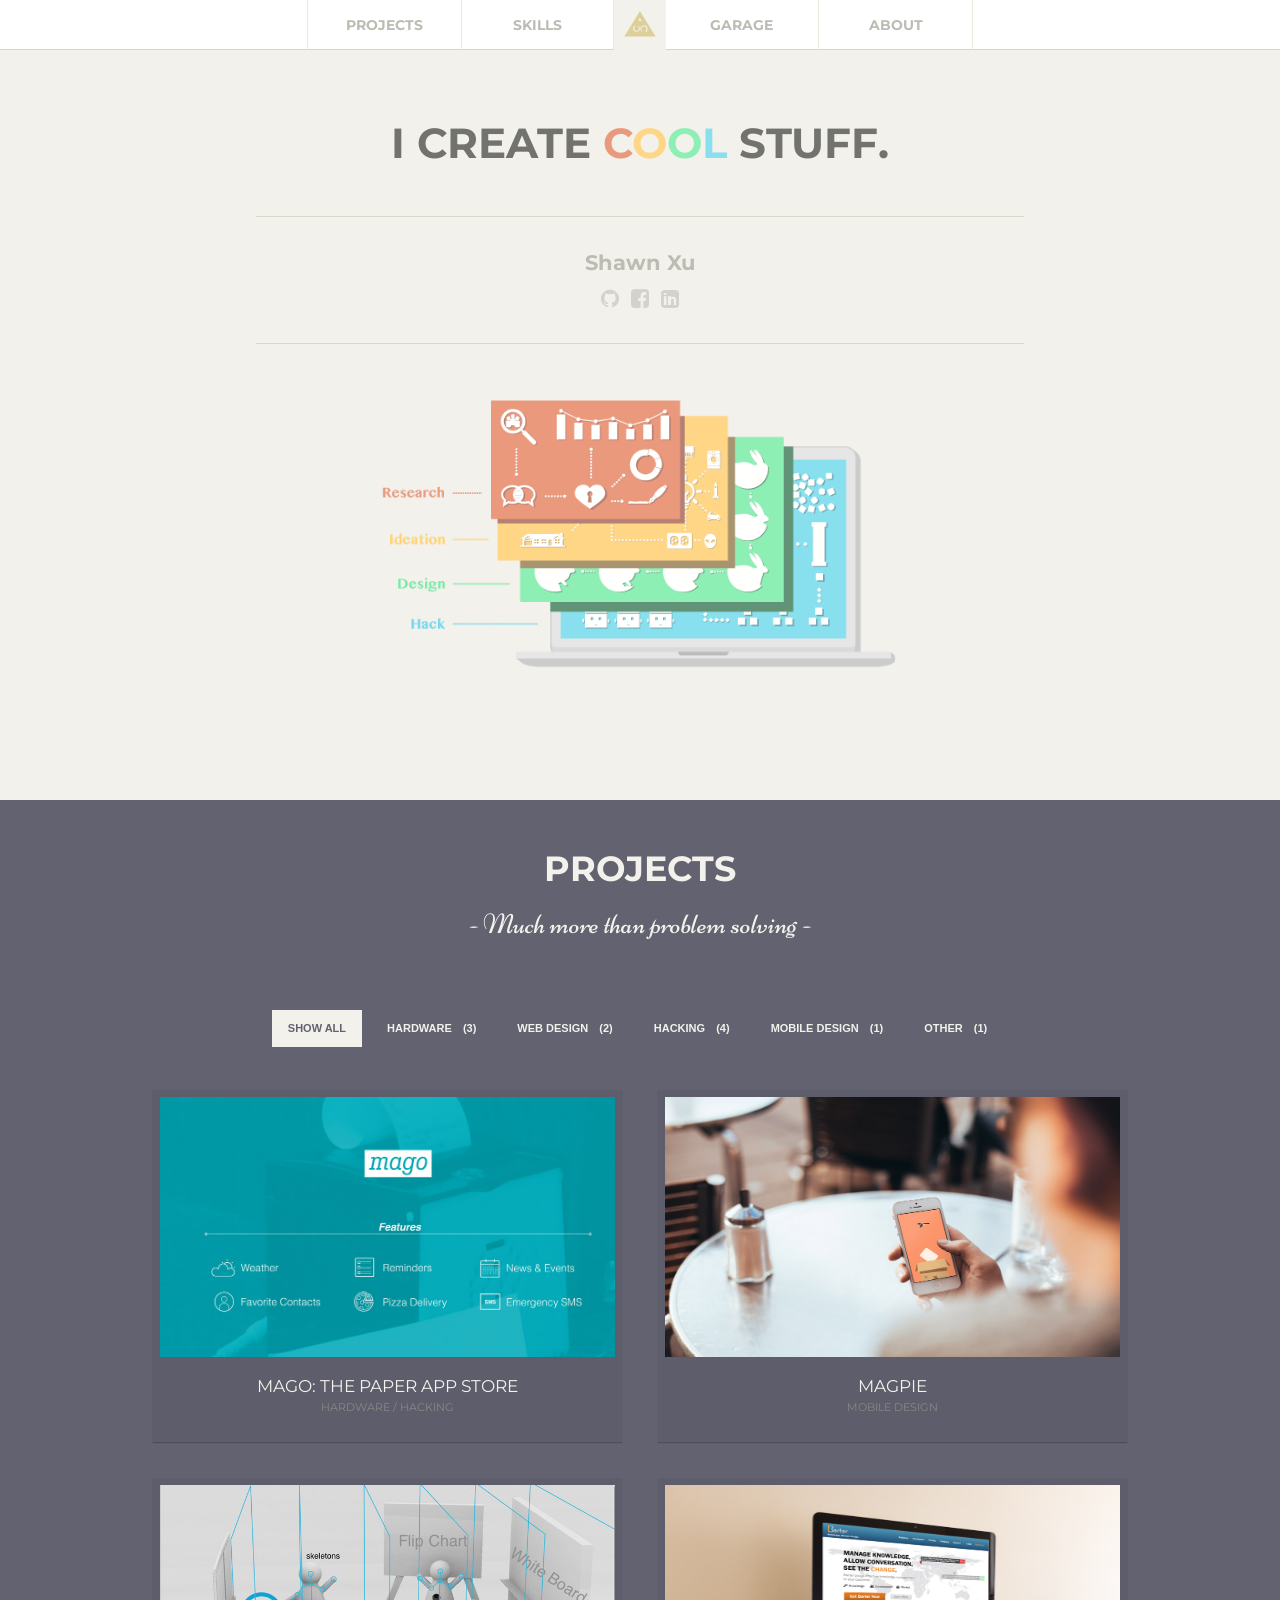
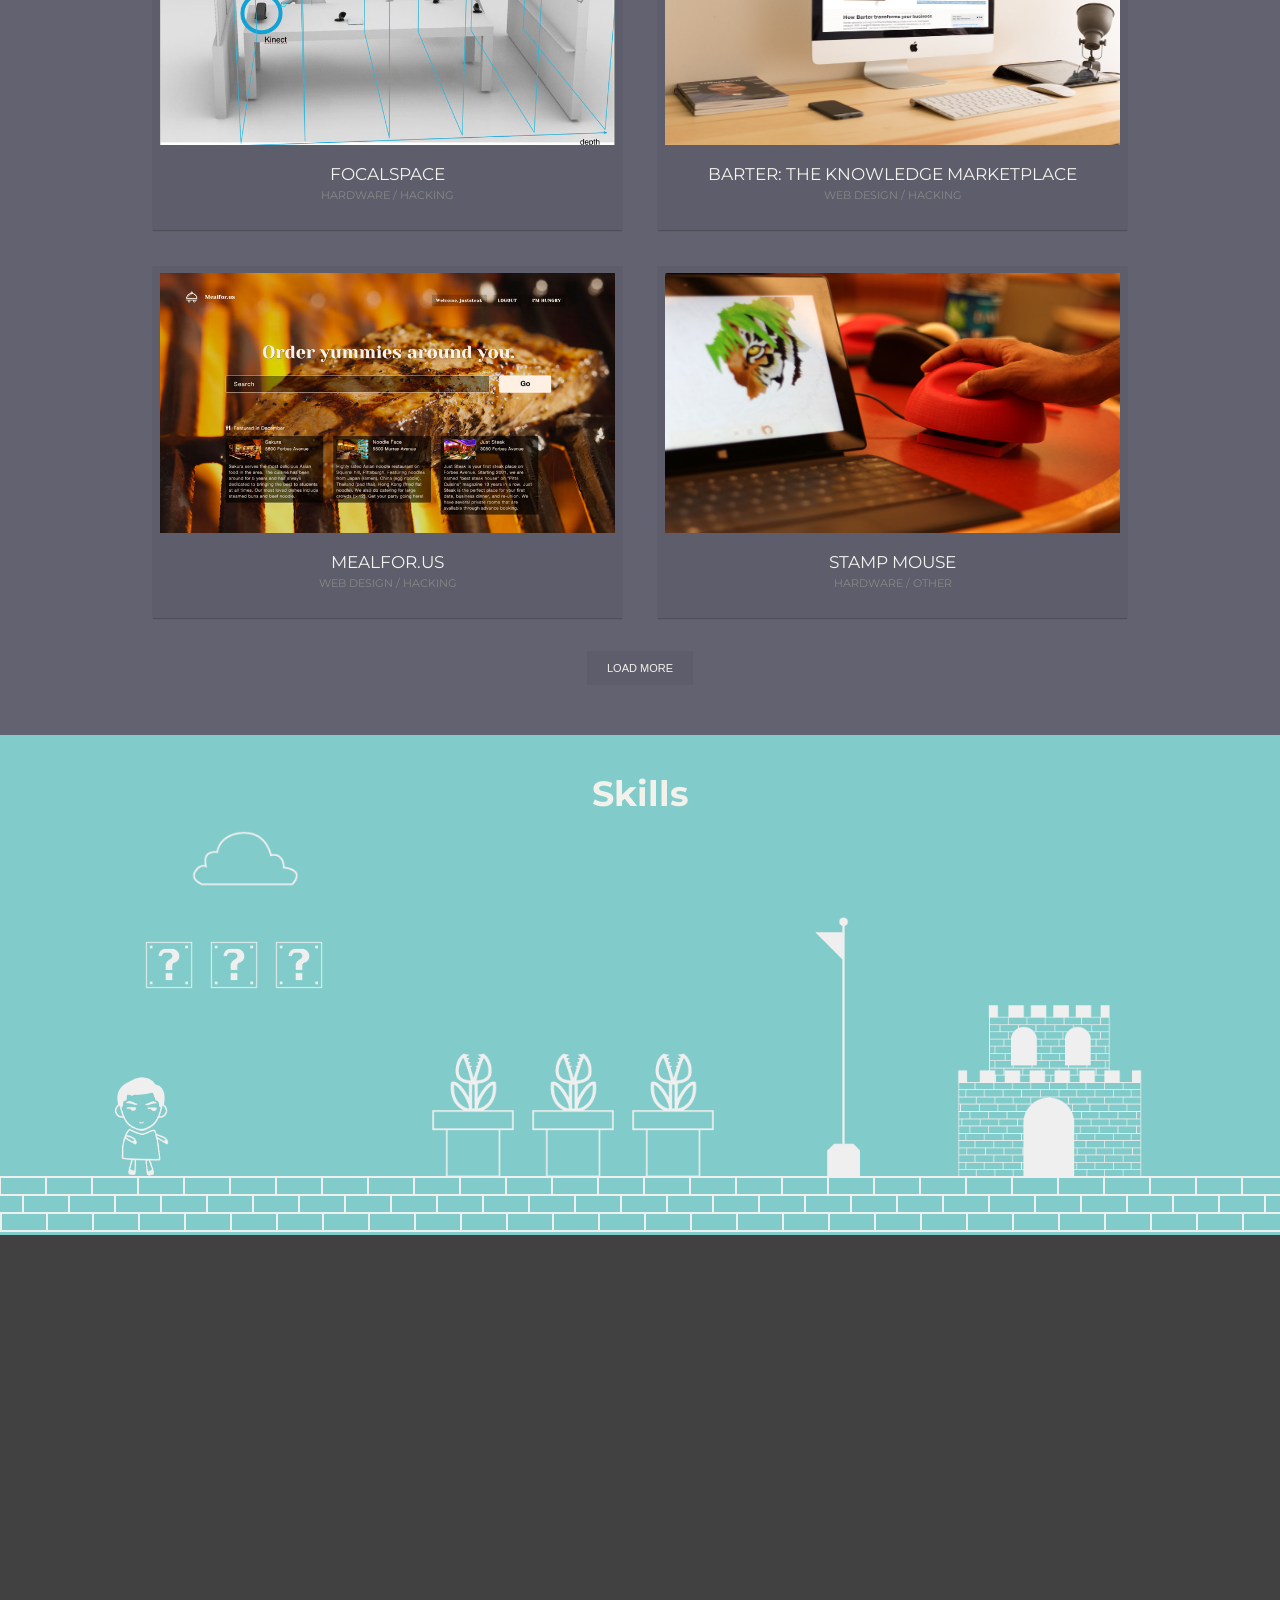
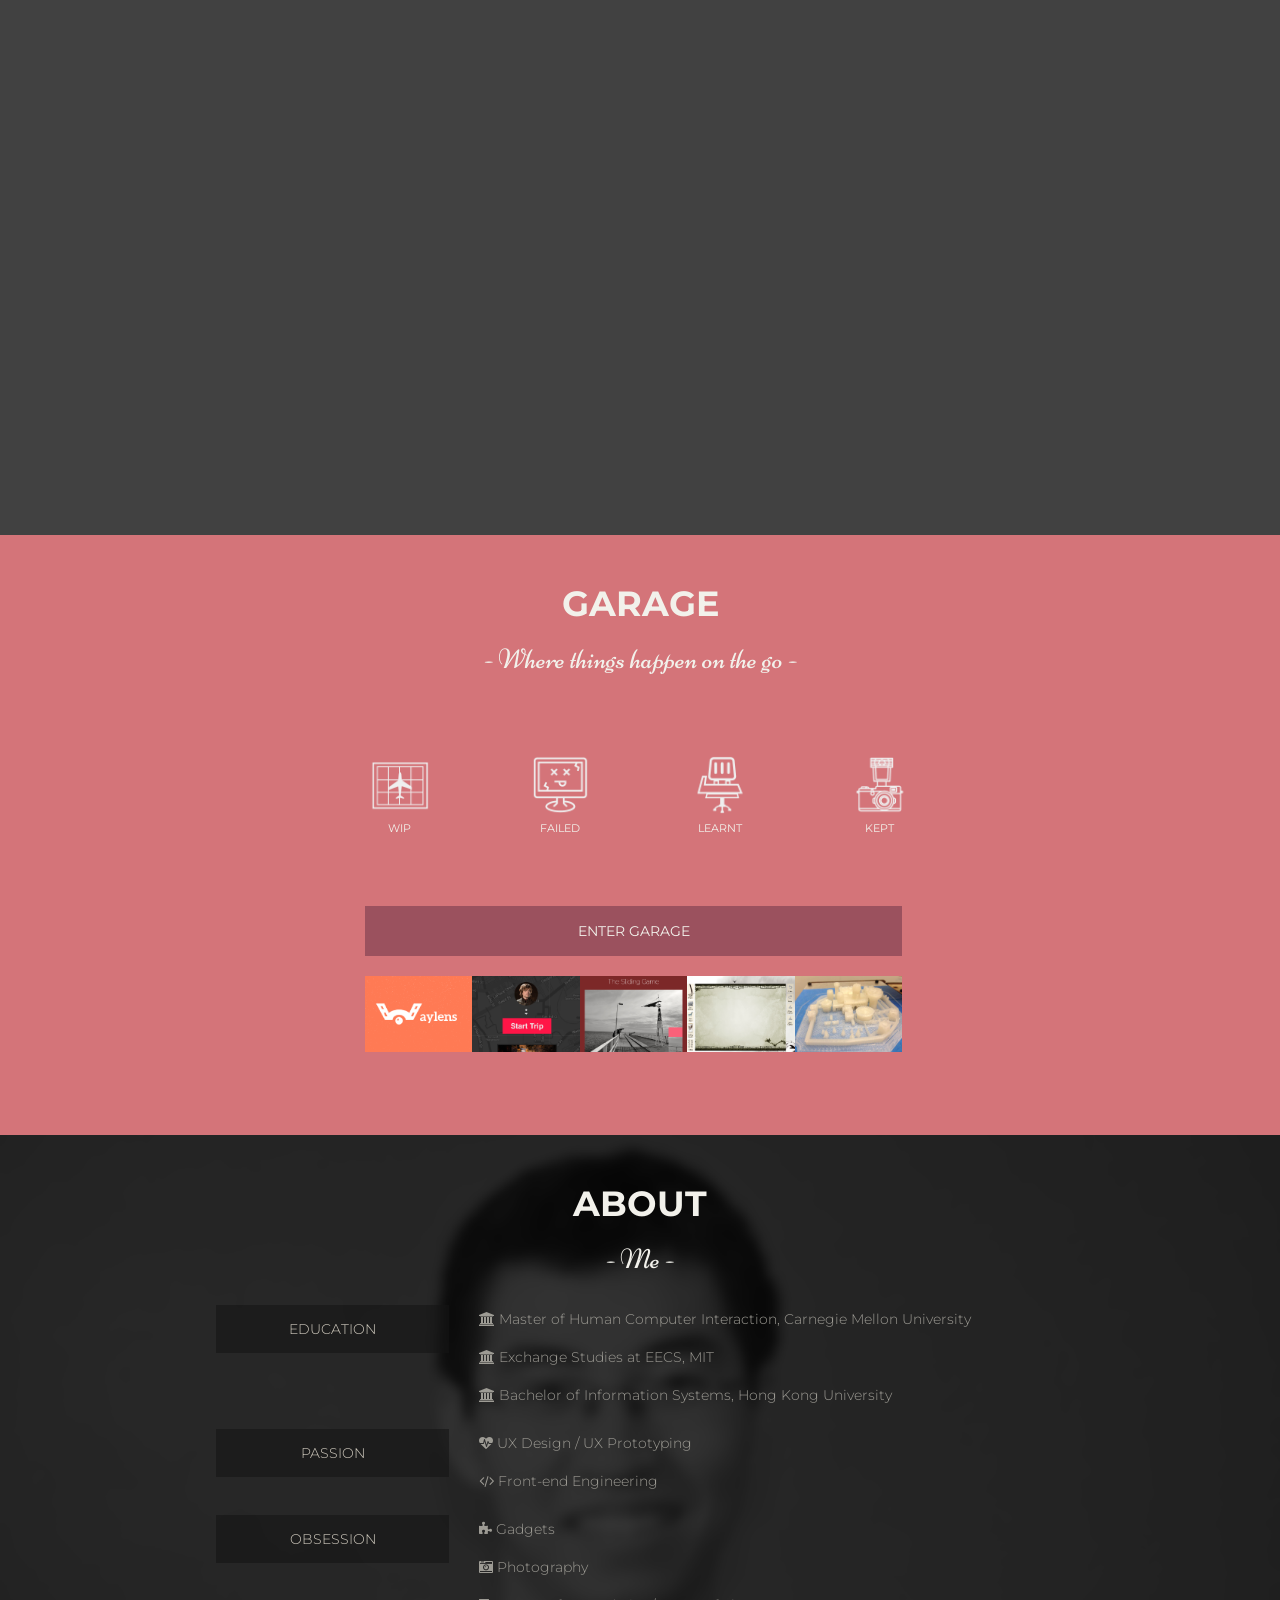
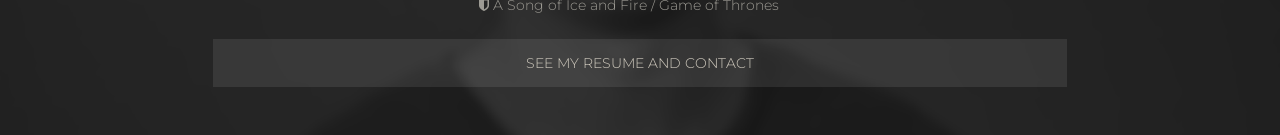
==== index.html @ 1ef6f5b9 "initial commit" ====
<!DOCTYPE html>
<html lang="en">
	<head>
		<meta charset="UTF-8">
		<meta name="viewport" content="width=device-width, initial-scale=1">
		<title>Shawn Xu | Portfolio</title>
		<link href='http://fonts.googleapis.com/css?family=Montserrat:400,700' rel='stylesheet' type='text/css'>
		<link href='http://fonts.googleapis.com/css?family=Niconne' rel='stylesheet' type='text/css'>
		<link href='http://fonts.googleapis.com/css?family=Merriweather+Sans:400,300' rel='stylesheet' type='text/css'>

		<!-- Core lib CSS -->
		<link rel="stylesheet" href="libs/bootstrap/css/bootstrap.css">
		<link rel="stylesheet" href="libs/fontawesome/css/font-awesome.css">

		<!-- Cube CSS -->
        <link rel="stylesheet" type="text/css" href="libs/cubeportfolio/css/cubeportfolio.css">

		<!-- Custom CSS styles -->
		<link href="css/main.css" rel="stylesheet">

		<!-- HTML5 Shim and Respond.js IE8 support of HTML5 elements and media queries -->
		<!-- WARNING: Respond.js doesn't work if you view the page via file:// -->
		<!--[if lt IE 9]>
			  <script src="https://oss.maxcdn.com/libs/html5shiv/3.7.0/html5shiv.js"></script>
			  <script src="https://oss.maxcdn.com/libs/respond.js/1.4.2/respond.min.js"></script>
		<![endif]-->
	</head>
	<body>
		<div class="header">
			<div class="nav-padding float-left no-mobile">
			</div>

			<div class="nav-item border-left float-left">
				<a class="no-mobile" href="#projects-position">PROJECTS</a>
				<a href="#projects-position"><img class="no-desktop" src="../img/icons/projects.png"></a>
			</div>

			<div class="nav-item border-left border-right float-left">
				<a class="no-mobile" href="#skills-position">SKILLS</a>
				<a href="#skills-position"><img class="no-desktop" src="../img/icons/skills.png"></a>
			</div>

			<div id="nav-center-icon">
				<a href="#"><img src="img/triangle-logo.png"></a>
			</div>

			<div class="nav-padding float-right no-mobile">
			</div>

			<div class="nav-item border-right float-right">
				<a class="no-mobile" href="#about-position">ABOUT</a>
				<a href="#about-position"><img class="no-desktop" src="../img/icons/about.png"></a>
			</div>

			<div class="nav-item border-right float-right">
				<a class="no-mobile" href="garage/garage.html">GARAGE</a>
				<a href="garage/garage.html"><img class="no-desktop" src="../img/icons/garage.png"></a>
			</div>
		</div>

		<div class="hero">
			<div class="hero-heading center">
			    <h1> I CREATE <span class="red">C</span><span class="yellow">O</span><span class="green">O</span><span class="blue">L</span> STUFF. </h1>
			</div>

		    <div class="name-and-contact subtitle">
		    	<h4 id="my-name">Shawn Xu</h4>
		    	<div class="social-icons">
					<a href="http://www.github.com/shawnxusy"><i class="fa fa-github"></i></a>
					<!-- <a href="#"><i class="fa fa-dribbble"></i></a> -->
					<a href="http://www.facebook.com/shawn.xusy"><i class="fa fa-facebook-square"></i></a>
					<a href="http://www.linkedin.com/in/shengyangxu"><i class="fa fa-linkedin-square"></i></a>
		    	</div>
		    </div>

		    <div class="my-approach center">
		    	<img src="img/approach.png">
		    </div>
		</div>

		</div>
		<div class="separator" id="separator-projects">
			<h2>PROJECTS</h2>
			<h3 class="script-font">- Much more than problem solving -</h3>
		</div>

		<div class="projects-section" id="projects-position">
			<div class="cbp-panel" style="max-width:980px;">

		        <div id="filters-container" class="cbp-l-filters-work">
		            <div data-filter="*" class="cbp-filter-item-active cbp-filter-item">
		                SHOW ALL
		            </div>
		            <div data-filter=".hardware" class="cbp-filter-item">
		                HARDWARE <div class="cbp-filter-counter"></div>
		            </div>
		            <div data-filter=".web-design" class="cbp-filter-item">
		                WEB DESIGN <div class="cbp-filter-counter"></div>
		            </div>
		            <div data-filter=".hacking" class="cbp-filter-item">
		                HACKING <div class="cbp-filter-counter"></div>
		            </div>
		            <div data-filter=".mobile-design" class="cbp-filter-item">
		                MOBILE DESIGN <div class="cbp-filter-counter"></div>
		            </div>
		            <div data-filter=".other" class="cbp-filter-item">
		                OTHER <div class="cbp-filter-counter"></div>
		            </div>
		        </div>

		        <div id="grid-container" class="cbp-l-grid-work">
		            <div class="cbp-item hardware hacking">
		                <a href="projects/mago.html" class="cbp-caption">
		                    <div class="cbp-caption-defaultWrap">
		                        <img src="img/project-cover/mago.jpg" alt="mago">
		                    </div>
		                    <div class="cbp-caption-activeWrap"></div>
		                </a>
		                <a href="projects/mago.html" class="cbp-l-grid-work-title">Mago: the paper app store</a>
		                <div class="cbp-l-grid-work-desc">Hardware / Hacking</div>
		            </div>
		            <div class="cbp-item mobile-design">
		                <a href="projects/magpie.html" class="cbp-caption">
		                    <div class="cbp-caption-defaultWrap">
		                        <img src="img/project-cover/magpie.jpg" alt="">
		                    </div>
		                    <div class="cbp-caption-activeWrap"></div>
		                </a>
		                <a href="projects/magpie.html" class="cbp-l-grid-work-title">Magpie</a>
		                <div class="cbp-l-grid-work-desc">Mobile Design</div>
		            </div>
		            <div class="cbp-item hardware hacking">
		                <a href="projects/focalspace.html" class="cbp-caption">
		                    <div class="cbp-caption-defaultWrap">
		                        <img src="img/project-cover/focalspace.jpg" alt="">
		                    </div>
		                    <div class="cbp-caption-activeWrap"></div>
		                </a>
		                <a href="projects/focalspace.html" class="cbp-l-grid-work-title">Focalspace</a>
		                <div class="cbp-l-grid-work-desc">Hardware / Hacking</div>
		            </div>
		            <div class="cbp-item web-design hacking">
		                <a href="projects/barter.html" class="cbp-caption">
		                    <div class="cbp-caption-defaultWrap">
		                        <img src="img/project-cover/barter.jpg" alt="">
		                    </div>
		                    <div class="cbp-caption-activeWrap"></div>
		                </a>
		                <a href="projects/barter.html" class="cbp-l-grid-work-title">Barter: the knowledge marketplace</a>
		                <div class="cbp-l-grid-work-desc">Web Design / Hacking</div>
		            </div>
		            <div class="cbp-item web-design hacking">
		                <a href="projects/mealforus.html" class="cbp-caption">
		                    <div class="cbp-caption-defaultWrap">
		                        <img src="img/project-cover/mealforus.jpg" alt="">
		                    </div>
		                    <div class="cbp-caption-activeWrap"></div>
		                </a>
		                <a href="projects/mealforus.html" class="cbp-l-grid-work-title">Mealfor.us</a>
		                <div class="cbp-l-grid-work-desc">Web Design / Hacking</div>
		            </div>
		            <div class="cbp-item hardware other">
		                <a href="projects/stamp.html" class="cbp-caption">
		                    <div class="cbp-caption-defaultWrap">
		                        <img src="img/project-cover/stampmouse.jpg" alt="">
		                    </div>
		                    <div class="cbp-caption-activeWrap"></div>
		                </a>
		                <a href="projects/stamp.html" class="cbp-l-grid-work-title">Stamp Mouse</a>
		                <div class="cbp-l-grid-work-desc">Hardware / Other</div>
		            </div>
		        </div>

		        <div class="cbp-l-loadMore-button" id="skills-position">
		            <a href="ajax/loadmore.html" class="cbp-l-loadMore-button-link">LOAD MORE</a>
		        </div>

		    </div>
	    </div>

	    <div class="skills-section">
		    <h2 id="skill-title">SKILLS</h2>
			<img src="img/scene-elements/bricks.png" id="bricks">
	    	<div id="mario-playground">
				<img src="img/shawn-animations/shawn-animated-walking.png" class="ani-element" id="shawn-animated">
				<img src="img/scene-elements/question-block.png" class="question-block ani-element" id="qblock1">
				<img src="img/scene-elements/question-block.png" class="question-block ani-element" id="qblock2">
				<img src="img/scene-elements/question-block.png" class="question-block ani-element" id="qblock3">
				<img src="img/scene-elements/cloud.png" class="cloud ani-element" id="cloud">

				<img src="img/design-icons/adobe-illustrator.png" class="design-icons ani-element" id="illustrator">
				<img src="img/design-icons/adobe-photoshop.png" class="design-icons ani-element" id="photoshop">
				<img src="img/design-icons/adobe-indesign.png" class="design-icons ani-element" id="indesign">
				<img src="img/design-icons/sketch.png" class="design-icons ani-element" id="sketch">

				<img src="img/scene-elements/tube-with-flower.png" class="tube-with-flower ani-element" id="tflower1">
				<img src="img/scene-elements/tube-with-flower.png" class="tube-with-flower ani-element" id="tflower2">
				<img src="img/scene-elements/tube-with-flower.png" class="tube-with-flower ani-element" id="tflower3">

				<img src="img/scene-elements/fireball.png" class="fireball ani-element" id="fireball1">
				<img src="img/scene-elements/fireball.png" class="fireball ani-element" id="fireball2">
				<img src="img/scene-elements/fireball.png" class="fireball ani-element" id="fireball3">

				<img src="img/styling-icons/html5.png" class="styling-icons ani-element" id="html5">
				<img src="img/styling-icons/css3.png" class="styling-icons ani-element" id="css3">
				<img src="img/styling-icons/jquery.png" class="styling-icons ani-element" id="jquery">

				<img src="img/scene-elements/flagpole.png" class="frontend-icons ani-element" id="flagpole">
				<img src="img/scene-elements/flag.png" class="frontend-icons ani-element" id="flag">
				<img src="img/frontend-icons/angular.png" class="frontend-icons ani-element" id="angular">
				<img src="img/frontend-icons/meteor.png" class="frontend-icons ani-element" id="meteor">

				<img src="img/scene-elements/castle.png" class="backend-icons ani-element" id="castle">
				<img src="img/backend-icons/django.png" class="backend-icons ani-element" id="django">
				<img src="img/backend-icons/node.png" class="backend-icons ani-element" id="node">
				<img src="img/backend-icons/flask.png" class="backend-icons ani-element" id="flask">
			</div>
	    </div>


		<div class="garage-section" id="garage-position">
			<div class="separator" id="separator-garage">
				<h2>GARAGE</h2>
				<h3 class="script-font">- Where things happen on the go -</h3>
			</div>
			<div class="garage-category">
				<div class="garage-category-set">
					<img src="img/icons/in-progress.png">
					<p>WIP</p>
				</div>
				<div class="garage-category-set">
					<img src="img/icons/failed.png">
					<p>Failed</p>
				</div>
				<div class="garage-category-set">
					<img src="img/icons/learnt.png">
					<p>Learnt</p>
				</div>
				<div class="garage-category-set">
					<img src="img/icons/recorded.png">
					<p>Kept</p>
				</div>
			</div>

			<a href="garage/garage.html" id="enter-garage"><p>Enter Garage</p></a>
			<div class="garage-gallery">
				<img src="img/garage-gallery/waylens.png">
				<img src="img/garage-gallery/waylens-mobi.png">
				<img src="img/garage-gallery/sliding.png">
				<img src="img/garage-gallery/zendraw.png">
				<img src="img/garage-gallery/winterfell.png">
			</div>
		</div>

		<div class="about-section" id="about-position">
			<div class="separator" id="separator-about">
				<h2>ABOUT</h2>
				<h3 class="script-font">- Me -</h3>
			</div>

			<div class="self-introduction no-mobile">
				<div class="about-item row">
					<div class="col-xs-1">
					</div>
					<div class="col-xs-3">
						<p class="about-heading">EDUCATION</p>
					</div>
					<div class="col-xs-7">
						<p class="about-detail"><i class="fa fa-university"></i> Master of Human Computer Interaction, Carnegie Mellon University</p>
						<p class="about-detail"><i class="fa fa-university"></i> Exchange Studies at EECS, MIT</p>
						<p class="about-detail"><i class="fa fa-university"></i> Bachelor of Information Systems, Hong Kong University</p>
					</div>
					<div class="col-xs-1">
					</div>
				</div>
				<div class="about-item row">
					<div class="col-xs-1">
					</div>
					<div class="col-xs-3">
						<p class="about-heading">PASSION</p>
					</div>
					<div class="col-xs-7">
						<p class="about-detail"><i class="fa fa-heartbeat"></i> UX Design / UX Prototyping</p>
						<p class="about-detail"><i class="fa fa-code"></i> Front-end Engineering</p>
					</div>
					<div class="col-xs-1">
					</div>
				</div>
				<div class="about-item row">
					<div class="col-xs-1">
					</div>
					<div class="col-xs-3">
						<p class="about-heading">OBSESSION</p>
					</div>
					<div class="col-xs-7">
						<p class="about-detail"><i class="fa fa-puzzle-piece"></i> Gadgets</p>
						<p class="about-detail"><i class="fa fa-camera-retro"></i> Photography</p>
						<p class="about-detail"><i class="fa fa-shield"></i> A Song of Ice and Fire / Game of Thrones</p>
					</div>
					<div class="col-xs-1">
					</div>
				</div>
				<div class="row no-margin">
					<div class="col-xs-1"></div>
					<a  class="about-resume col-xs-10" href="resume/shawnxu_resume.pdf">
						SEE MY RESUME AND CONTACT
					</a>
					<div class="col-xs-1"></div>
				</div>
			</div>
		</div>

		<!-- Hotjar Tracking Code for www.shawnxu.com -->
		<script>
		    (function(f,b){
		        var c;
		        f.hj=f.hj||function(){(f.hj.q=f.hj.q||[]).push(arguments)};
		        f._hjSettings={hjid:37652, hjsv:4};
		        c=b.createElement("script");c.async=1;
		        c.src="//static.hotjar.com/c/hotjar-"+f._hjSettings.hjid+".js?sv="+f._hjSettings.hjsv;
		        b.getElementsByTagName("head")[0].appendChild(c); 
		    })(window,document);
		</script>

		<!-- Google Analytics -->
		<script>
			(function(i,s,o,g,r,a,m){i['GoogleAnalyticsObject']=r;i[r]=i[r]||function(){
			(i[r].q=i[r].q||[]).push(arguments)},i[r].l=1*new Date();a=s.createElement(o),
			m=s.getElementsByTagName(o)[0];a.async=1;a.src=g;m.parentNode.insertBefore(a,m)
			})(window,document,'script','//www.google-analytics.com/analytics.js','ga');

			ga('create', 'UA-60182820-1', 'auto');
			ga('send', 'pageview');
		</script>

	    <!-- jQuery (necessary for Bootstrap's JavaScript plugins) -->
	    <script src="libs/jquery/jquery-1.11.2.js"></script>
	    <!-- Include all compiled plugins (below), or include individual files as needed -->
	    <script src="libs/bootstrap/js/bootstrap.js"></script>
	    <script src="libs/cubeportfolio/js/jquery.cubeportfolio.js"></script>
	    <script src="libs/tweenmax/tweenmax.js"></script>
	    <script src="libs/scrollmagic/jquery.scrollmagic.js"></script>
	    <script src="libs/scrollmagic/jquery.scrollmagic.debug.js"></script>
	    <script src="js/cube.js"></script>
	    <script src="js/scripts.js"></script>
	</body>
</html>
---- css/main.css ----
.center {
  text-align: center;
}
.right-aligned {
  text-align: right;
}
.weight-400 {
  font-weight: 400;
}
.weight-300 {
  font-weight: 300;
}
.link-inherit-color:link,
.link-inherit-color:visited {
  color: inherit;
}
.vertical-center {
  position: relative;
  top: 50%;
  transform: translateY(-50%);
}
.absolute-center {
  position: absolute;
  margin: auto;
  left: 0;
  right: 0;
  top: 0;
  bottom: 0;
}
.no-margin {
  margin: 0;
}
.float-left {
  float: left;
}
.float-right {
  float: right;
}
.script-font {
  font-family: 'Niconne', 'Cosmic Sans', 'Georgia', serif;
}
@media (max-width: 420px) {
  .no-mobile {
    display: none !important;
  }
}
.no-desktop {
  display: none;
}
@media (max-width: 420px) {
  .no-desktop {
    display: inline-block;
  }
}
.larger-1 {
  font-size: 1.2em;
}
.larger-2 {
  font-size: 1.4em;
}
.larger-3 {
  font-size: 1.6em;
}
.blurred-15 {
  -webkit-filter: blur(10px);
  -moz-filter: blur(10px);
  -o-filter: blur(10px);
  -ms-filter: blur(10px);
  filter: blur(10px);
}
.hero {
  height: 800px;
  top: -50px;
  background-color: #f2f1eb;
  overflow: hidden;
  z-index: 1;
}
@media (max-width: 420px) {
  .hero {
    height: 548px;
  }
}
.hero-heading {
  color: #72726f;
  margin-top: 120px;
  position: relative;
}
@media (max-width: 420px) {
  .hero-heading {
    margin-top: 80px;
  }
}
.name-and-contact {
  margin-top: 50px;
  position: relative;
}
.name-and-contact #my-name {
  color: #bcbcb3;
  font-weight: 700;
  margin-bottom: 10px;
}
.name-and-contact .social-icons {
  font-size: 1.5em;
  color: #d3d3cb;
}
.name-and-contact .social-icons a {
  margin-left: 3px;
  margin-right: 3px;
}
.name-and-contact .social-icons a:link,
.name-and-contact .social-icons a:visited {
  color: inherit;
}
.name-and-contact:before {
  content: '';
  display: block;
  width: 60%;
  height: 35px;
  border-top: 1px solid #d6d6c9;
  position: relative;
  left: 20%;
}
@media (max-width: 420px) {
  .name-and-contact:before {
    width: 70%;
    left: 15%;
  }
}
.name-and-contact:after {
  content: '';
  display: block;
  width: 60%;
  height: 30px;
  border-bottom: 1px solid #d6d6c9;
  position: relative;
  left: 20%;
}
@media (max-width: 420px) {
  .name-and-contact:after {
    width: 70%;
    left: 15%;
  }
}
.my-approach {
  margin-top: 50px;
}
.my-approach img {
  width: 80%;
  max-width: 525px;
}
html,
body {
  font-size: 14px;
  font-family: 'Montserrat', 'Lucida Sans Unicode', 'Arial Black', sans-serif;
  background-color: #414141;
  overflow-x: hidden;
}
h1,
.h1 {
  font-size: 42px;
  font-weight: 700;
  margin: 0;
}
h2,
.h2 {
  font-size: 35px;
  font-weight: 700;
  margin: 0;
}
h3,
.h3 {
  font-size: 28px;
  margin: 0;
}
h4,
.h4 {
  font-size: 21px;
  margin: 0;
}
h5,
.h5 {
  font-size: 18.662px;
  margin: 0;
}
@media (max-width: 420px) {
  html,
  body {
    font-size: 11.2px;
  }
  h1,
  .h1 {
    font-size: 25.2px;
  }
  h2,
  .h2 {
    font-size: 21px;
  }
  h3,
  .h3 {
    font-size: 16.8px;
  }
  h4,
  .h4 {
    font-size: 12.6px;
  }
  h5,
  .h5 {
    font-size: 11.1972px;
  }
}
.title,
.subtitle {
  text-align: center;
}
.red {
  color: #ea997d;
}
.yellow {
  color: #ffd685;
}
.green {
  color: #8eefb5;
}
.blue {
  color: #88dfed;
}
.header {
  height: 50px;
  z-index: 10;
  position: absolute;
  width: 100%;
}
@media (max-width: 420px) {
  .header {
    padding: 0;
  }
}
.nav-padding {
  width: 24%;
  height: 100%;
  border-bottom: 1px solid #d6d6c9;
  background-color: white;
}
.nav-item {
  width: 12%;
  height: 100%;
  text-align: center;
  border-bottom: 1px solid #d6d6c9;
  position: relative;
  background-color: white;
}
.nav-item p {
  color: #bcbcb3;
  margin: 0;
  font-weight: 700;
  position: relative;
  top: 50%;
  transform: translateY(-50%);
}
.nav-item a {
  color: #bcbcb3;
  margin: 0;
  font-weight: 700;
  position: relative;
  top: 50%;
  transform: translateY(-50%);
  display: block;
}
.nav-item a:hover {
  text-decoration: none;
}
.nav-item img {
  width: 40%;
  position: absolute;
  margin: auto;
  left: 0;
  right: 0;
  top: 0;
  bottom: 0;
}
@media (max-width: 420px) {
  .nav-item {
    width: 20%;
  }
}
#nav-center-icon {
  width: 4%;
  float: left;
  height: 100%;
  text-align: center;
}
#nav-center-icon img {
  width: 70%;
  top: 9px;
  position: relative;
}
@media (max-width: 420px) {
  #nav-center-icon img {
    width: 50%;
    top: 10px;
  }
}
@media (max-width: 420px) {
  #nav-center-icon {
    width: 20%;
  }
}
.border-left {
  border-left: 1px solid #ede8df;
}
.border-right {
  border-right: 1px solid #ede8df;
}
.separator {
  height: 200px;
  text-align: center;
  overflow: hidden;
  padding-top: 50px;
  color: #f2f1eb;
}
@media (max-width: 420px) {
  .separator {
    height: 150px;
    padding-top: 50px;
  }
}
.separator h3 {
  margin-top: 20px;
}
#separator-projects {
  background-color: #626270;
}
#separator-garage {
  background-color: #d47479;
}
#separator-about {
  height: 170px;
}
.projects-section {
  background-color: #626270;
  padding-bottom: 50px;
}
.skills-section {
  height: 500px;
  background-color: #81CCCA;
  position: relative;
  overflow: hidden;
  text-align: center;
  color: #f2f1eb;
}
.skills-section h2 {
  margin-top: 40px;
}
.skills-section #bricks {
  position: absolute;
  bottom: 0;
  left: 0;
}
.skills-section #mario-playground {
  max-width: 1080px;
  height: 500px;
  overflow: hidden;
  position: relative;
  margin: 0 auto;
  left: 0;
}
@media (max-width: 420px) {
  .skills-section #mario-playground {
    overflow: visible;
  }
}
.skills-section #mario-playground #shawn-animated {
  position: absolute;
  width: 64px;
  left: 10px;
  bottom: 135px;
}
.skills-section #mario-playground .question-block {
  position: absolute;
  bottom: 325px;
  width: 48px;
}
.skills-section #mario-playground #qblock1 {
  left: 45px;
}
.skills-section #mario-playground #qblock2 {
  left: 110px;
}
.skills-section #mario-playground #qblock3 {
  left: 175px;
}
.skills-section #mario-playground #cloud {
  position: absolute;
  bottom: 425px;
  width: 110px;
  left: 90px;
}
.skills-section #mario-playground .design-icons {
  position: absolute;
  bottom: 375px;
  width: 40px;
  display: none;
}
.skills-section #mario-playground #illustrator {
  left: 48px;
}
.skills-section #mario-playground #photoshop {
  left: 114px;
}
.skills-section #mario-playground #indesign {
  left: 178px;
}
.skills-section #mario-playground #sketch {
  bottom: 430px;
  left: 122px;
}
.skills-section #mario-playground .tube-with-flower {
  position: absolute;
  bottom: 134px;
  width: 96px;
}
.skills-section #mario-playground #tflower1 {
  left: 325px;
}
.skills-section #mario-playground #tflower2 {
  left: 425px;
}
.skills-section #mario-playground #tflower3 {
  left: 525px;
}
.skills-section #mario-playground .fireball {
  position: absolute;
  bottom: 240px;
  width: 32px;
  display: none;
}
.skills-section #mario-playground #fireball1 {
  left: 318px;
}
.skills-section #mario-playground #fireball2 {
  left: 418px;
}
.skills-section #mario-playground #fireball3 {
  left: 518px;
}
.skills-section #mario-playground .styling-icons {
  position: absolute;
  bottom: 142px;
  width: 36px;
  display: none;
}
.skills-section #mario-playground #html5 {
  left: 355px;
}
.skills-section #mario-playground #css3 {
  left: 455px;
}
.skills-section #mario-playground #jquery {
  width: 33px;
  left: 557px;
  bottom: 144px;
}
.skills-section #mario-playground .frontend-icons {
  position: absolute;
}
.skills-section #mario-playground #flagpole {
  width: 64px;
  bottom: 127px;
  left: 710px;
}
.skills-section #mario-playground #flag {
  width: 36px;
  bottom: 350px;
  left: 710px;
}
.skills-section #mario-playground #angular {
  width: 36px;
  left: 700px;
  bottom: 300px;
  display: none;
}
.skills-section #mario-playground #meteor {
  width: 36px;
  left: 753px;
  bottom: 300px;
  display: none;
}
.skills-section #mario-playground .backend-icons {
  position: absolute;
  width: 36px;
  display: none;
}
.skills-section #mario-playground #castle {
  width: 200px;
  bottom: 124px;
  left: 850px;
  display: block;
}
.skills-section #mario-playground #django {
  bottom: 320px;
  left: 890px;
}
.skills-section #mario-playground #node {
  bottom: 360px;
  left: 930px;
}
.skills-section #mario-playground #flask {
  bottom: 320px;
  left: 970px;
}
.garage-section {
  height: 600px;
  background-color: #D47479;
  padding: 0 25% 0 25%;
}
@media (max-width: 420px) {
  .garage-section {
    height: 500px;
    padding: 0 5% 0 5%;
  }
}
.garage-section .garage-category {
  margin-top: 20px;
  width: 100%;
  overflow: hidden;
}
.garage-section .garage-category .garage-category-set {
  margin: 0 7% 0 7%;
  width: 11%;
  float: left;
  text-align: center;
  color: #f2f1eb;
  font-size: 0.8em;
}
.garage-section .garage-category .garage-category-set img {
  width: 85%;
}
.garage-section .garage-category .garage-category-set p {
  text-transform: uppercase;
  margin-top: 5px;
}
@media (max-width: 420px) {
  .garage-section .garage-category .garage-category-set {
    margin: 0 5% 0 5%;
    width: 15%;
  }
}
.garage-section #enter-garage {
  display: block;
  margin: 60px 7% 0 7%;
  background-color: #9B515E;
  color: #f2f1eb;
  width: 84%;
  text-transform: uppercase;
  text-align: center;
  height: 50px;
}
.garage-section #enter-garage p {
  position: relative;
  top: 50%;
  transform: translateY(-50%);
}
@media (max-width: 420px) {
  .garage-section #enter-garage {
    margin: 60px 5% 0 5%;
    width: 90%;
  }
}
.garage-section #enter-garage:hover {
  text-decoration: none;
  background-color: #8a4854;
}
.garage-section .garage-gallery {
  margin: 20px 7% 0 7%;
  width: 84%;
}
.garage-section .garage-gallery img {
  float: left;
  width: 20%;
}
.about-section {
  background-image: url("../img/shawn-profile/shawn-profile.png");
  background-size: 100% auto;
  background-repeat: no-repeat;
  background-position: center;
  padding: 0 10% 0 10%;
  height: 600px;
}
@media (max-width: 420px) {
  .about-section {
    padding: 0 10% 0 10%;
    height: 300px;
    background-size: auto 100%;
  }
}
.about-section .self-introduction {
  color: #D1CBBF;
  font-weight: 300;
  line-height: 2;
}
.about-section .self-introduction .about-item {
  margin-bottom: 10px;
}
.about-section .self-introduction .about-item .about-heading {
  background-color: rgba(20, 20, 20, 0.6);
  padding: 10px;
  text-align: center;
}
.about-section .self-introduction .about-item .about-detail {
  color: #9D9B94;
}
.about-section .self-introduction .about-resume {
  color: inherit;
  background-color: rgba(240, 239, 239, 0.09);
  padding: 10px;
  text-align: center;
  display: block;
}
.about-section .self-introduction .about-resume:hover {
  text-decoration: none;
}
.mago-background {
  background-color: #db4658 !important;
}
.magpie-background {
  background-color: #fc9469 !important;
}
.barter-background {
  background-color: #4c98ba !important;
}
.mealforus-background {
  background-color: #ca6158 !important;
}
.stamp-background {
  background-color: #d7d7d7 !important;
}
.yummy-background {
  background-color: #f06164 !important;
}
.focalspace-background {
  background-color: #536986 !important;
}
ul {
  list-style-position: inside;
  padding-left: 0;
}
.promo {
  height: 350px;
  background-color: #F2C28D;
  padding: 100px 15% 0;
}
.promo .promo-text {
  width: 60%;
}
.promo-full-image {
  height: 450px;
  background-color: #F2C28D;
  text-align: center;
  position: relative;
  padding-top: 325px;
}
.promo-full-image#magpie-promo {
  padding-top: 300px;
}
.promo-full-image#barter-promo {
  background-color: #4c98ba;
  background: -webkit-gradient(linear, left top, left bottom, from(#4c98ba), to(#224e74));
  background: -webkit-linear-gradient(top, #4c98ba, #224e74);
  background: -moz-linear-gradient(top, #4c98ba, #224e74);
  background: -ms-linear-gradient(top, #4c98ba, #224e74);
  background: -o-linear-gradient(top, #4c98ba, #224e74);
  padding-top: 250px;
}
.promo-full-image#barter-promo #barter-stock-background {
  position: absolute;
  margin: auto;
  left: 0;
  right: 0;
  top: 0;
  bottom: 0;
  width: 50%;
  height: auto;
  opacity: 0.1;
}
.promo-full-image#mealforus-promo {
  padding-top: 250px;
}
.promo-full-image#stamp-promo {
  padding-top: 250px;
}
.promo-full-image#stamp-promo p {
  color: black;
}
.promo-full-image#yummy-promo {
  padding-top: 280px;
}
.promo-full-image#focalspace-promo {
  padding-top: 240px;
}
@media (max-width: 420px) {
  .promo-full-image {
    height: 200px;
    padding-top: 150px;
  }
}
.promo-full-image .promo-logo {
  position: absolute;
  top: 30%;
  left: 42.5%;
  width: 15%;
}
@media (max-width: 420px) {
  .promo-full-image .promo-logo {
    width: 30%;
    left: 35%;
  }
}
.promo-full-image .promo-logo#magpie-logo {
  top: 25%;
}
.promo-full-image .promo-logo#mealforus-logo {
  top: 25%;
  width: 10%;
  left: 45%;
}
.promo-full-image .promo-logo#stamp-logo {
  top: 33%;
  width: 30%;
  left: 35%;
}
.promo-full-image .promo-logo#yummy-logo {
  top: 25%;
}
.promo-full-image .promo-logo#focalspace-logo {
  width: 20%;
  left: 40%;
}
.promo-full-image .promo-description {
  position: relative;
  text-align: center;
  color: #FFFFFE;
}
.promo-full-image .promo-description a {
  color: #FFFFFE;
}
.promo-full-image .promo-description a:hover {
  color: #ffffcb;
  text-decoration: none;
}
.problem-statement {
  min-height: 250px;
  background-color: #782C2C;
  background-size: cover;
  background-repeat: no-repeat;
  padding: 0 25%;
  text-align: center;
  color: #f2f1eb;
  position: relative;
}
@media (max-width: 420px) {
  .problem-statement {
    padding: 0 5%;
  }
}
.problem-statement#mago-problem {
  background-image: url("../img/projects/mago/problem-background.jpg");
}
.problem-statement#magpie-problem {
  background-image: url("../img/projects/magpie/problem-background.jpg");
}
.problem-statement p {
  font-family: 'Arvo', 'Cosmic Sans', 'Georgia', cursive;
  font-size: 1.3em;
  line-height: 2;
  position: absolute;
  margin: auto;
  left: 0;
  right: 0;
  top: 0;
  bottom: 0;
  width: 50%;
  height: 50%;
}
@media (max-width: 420px) {
  .problem-statement p {
    font-size: 1.2em;
    width: 90%;
  }
}
.project-brief {
  background-color: #FFFFFE;
  font-family: 'Raleway', Arial, serif;
  color: #565656;
  margin: 0 auto;
  position: relative;
}
.project-brief .project-brief-content {
  min-height: 500px;
  padding: 60px 10% 0 10%;
  line-height: 1.5;
}
.project-brief .project-brief-content h5 {
  margin-bottom: 20px;
  color: #db4658;
}
.project-brief .project-brief-content p {
  font-size: 1.1em;
  line-height: 2;
}
@media (max-width: 420px) {
  .project-brief .project-brief-content {
    padding: 40px 10% 0 10%;
    min-height: 400px;
  }
}
.project-brief .project-brief-content#stamp-brief-content {
  min-height: 300px;
}
.project-brief #magpie-brief-title {
  color: #fc9469;
}
.project-brief #barter-brief-title {
  color: #4c98ba;
}
.project-brief #barter-overview-background {
  position: absolute;
  margin: auto;
  left: 0;
  right: 0;
  top: 0;
  bottom: 0;
  opacity: 0.3;
}
.project-brief #mealforus-brief-title {
  color: #ca6158;
}
.project-brief #stamp-brief-title {
  color: #C4251F;
}
.project-brief #focalspace-brief-title {
  color: #536986;
}
.project-brief#focalspace-project-brief {
  overflow: hidden;
}
.project-brief .project-brief-image {
  height: 500px;
  overflow: hidden;
  padding: 0;
}
.project-brief .project-brief-image img {
  width: 100%;
  position: absolute;
  margin: auto;
  left: 0;
  right: 0;
  top: 0;
  bottom: 0;
}
@media (max-width: 420px) {
  .project-brief .project-brief-image {
    height: 300px;
  }
  .project-brief .project-brief-image#magpie-project-brief-image {
    height: 250px;
  }
}
.project-brief .project-brief-image#mago-project-brief-image {
  background-color: #F46B60;
}
.project-brief .project-brief-image#magpie-project-brief-image {
  background-color: #B9EBF4;
}
.project-brief .project-brief-image #mealforus-project-brief-image {
  height: 500px;
  width: auto;
}
.project-brief .project-brief-image #stamp-project-brief-image {
  height: 500px;
  width: auto;
}
.project-brief .project-brief-image #focalspace-project-brief-video {
  position: absolute;
  margin: auto;
  left: 0;
  right: 0;
  top: 0;
  bottom: 0;
}
.project-figures {
  height: 200px;
  background-size: 100% auto;
  background-repeat: no-repeat;
  color: #FFFFFE;
  text-align: center;
  padding-top: 50px;
  font-family: 'Arvo', 'Cosmic Sans', 'Georgia', cursive;
}
@media (max-width: 420px) {
  .project-figures {
    background-size: cover;
    background-position: 50%;
  }
}
.project-figures#mago-figures {
  background-image: url("../img/projects/mago/mago-figures.jpg");
}
.project-figures#magpie-figures {
  background-color: #9be2ca;
}
.project-figures#barter-figures {
  background-image: url("../img/projects/barter/barter-figures.jpg");
}
.project-figures#mealforus-figures {
  background-color: #F5C773;
}
.project-figures#stamp-figures {
  background-image: url("../img/projects/stamp/stamp-figures.jpg");
}
.project-figures#yummy-figures {
  background-color: #C3CD55;
}
.project-figures#focalspace-figures {
  background-color: #847367;
}
.project-figures h1 {
  margin-bottom: 20px;
}
.project-figures p {
  font-size: 1.3em;
}
.project-process {
  font-family: 'Raleway', Arial, serif;
}
.project-process .project-step {
  overflow: hidden;
  padding: 0 10% 0 10%;
}
.project-process .project-step .step-header {
  padding: 30px 0 10px 0;
  margin-bottom: 10px;
  clear: left;
  color: #db4658;
}
.project-process .project-step .step-content {
  font-weight: 300;
  text-align: left;
  margin-bottom: 30px;
  padding: 0;
  font-size: 1.1em;
  line-height: 2;
}
.project-process .project-step .step-content p {
  margin-bottom: 10;
}
.project-process .project-step .step-content#magpie-ideation-content,
.project-process .project-step .step-content#magpie-flow-content,
.project-process .project-step .step-content#magpie-digital-content {
  margin-bottom: 50px;
}
.project-process .project-step .step-content#magpie-digital-content {
  margin: 0;
}
.project-process .project-step .step-content#magpie-digital-content .row {
  margin: 0 auto;
}
.project-process .project-step .step-content#magpie-digital-content img {
  width: 100%;
}
.project-process .project-step .step-content#magpie-digital-content .col-sm-6 {
  padding: 10px 30px;
  background-color: #E7E7E1;
}
.project-process .project-step .step-content#magpie-digital-content .col-sm-6 .col-xs-7 {
  margin-bottom: 10px;
}
.project-process .project-step .step-content#magpie-digital-content .magpie-digital-content-panel-1 {
  border-right: 5px solid #EFEFE9;
}
.project-process .project-step .step-content#magpie-digital-content .magpie-digital-content-panel-2 {
  border-left: 5px solid #EFEFE9;
}
.project-process .project-step .step-content#magpie-digital-content .magpie-digital-content-panel-description {
  font-size: 0.85em;
  color: #717171;
}
.project-process .project-step .step-content#magpie-digital-content .magpie-digital-1 {
  opacity: 0;
}
.project-process .project-step .step-content#magpie-digital-content .magpie-digital-2 {
  opacity: 0;
}
.project-process .project-step .step-photo img {
  width: 100%;
}
@media (max-width: 420px) {
  .project-process .project-step .step-photo {
    padding: 0;
  }
}
.project-process .project-step .bjqs-caption {
  background-color: rgba(35, 35, 36, 0.5);
  color: #FFFFFE;
  width: 100%;
}
.project-process .project-step #magpie-ideation-slider {
  margin: 0 auto;
  margin-top: 10px;
}
.project-process .project-step #magpie-ideation-slider .bjqs-markers li a {
  color: #FFFFFE;
  background-color: #A3C2F0;
  padding: 8px 10px;
  margin: 5px 10px;
  line-height: 1;
}
.project-process .project-step #magpie-ideation-slider .bjqs-markers li a:hover {
  text-decoration: none;
  background-color: #8db3ec;
}
.project-process .project-step #magpie-ideation-slider .bjqs-markers li.active-marker a {
  background-color: #8db3ec;
}
.project-process .project-step #magpie-ideation-slider .bjqs-controls li a {
  color: #FFFFFE;
  background-color: #A3C2F0;
  padding: 10px 10px;
  line-height: 1;
}
.project-process .project-step #magpie-ideation-slider .bjqs-controls li a:hover {
  text-decoration: none;
  background-color: #8db3ec;
}
.project-process .project-step #magpie-flow-slider {
  margin: 0 auto;
  margin-top: 10px;
}
.project-process .project-step #magpie-flow-slider .bjqs-markers li a {
  color: #FFFFFE;
  background-color: #F7C0A9;
  padding: 8px 10px;
  margin: 5px 10px;
  line-height: 1;
}
.project-process .project-step #magpie-flow-slider .bjqs-markers li a:hover {
  text-decoration: none;
  background-color: #f5af92;
}
.project-process .project-step #magpie-flow-slider .bjqs-markers li.active-marker a {
  background-color: #f5af92;
}
.project-process .project-step #magpie-flow-slider .bjqs-controls li a {
  color: #FFFFFE;
  background-color: #F7C0A9;
  padding: 10px 10px;
  line-height: 1;
}
.project-process .project-step #magpie-flow-slider .bjqs-controls li a:hover {
  text-decoration: none;
  background-color: #f5af92;
}
.project-process .grey-alter-1 {
  background-color: #FFFFFE;
}
.project-process .grey-alter-2 {
  background-color: #FAFAF7;
}
.project-process .grey-alter-2#stamp-grey-2 {
  background-color: #F8F8F8;
}
.project-process .grey-alter-3 {
  background-color: #F5F5F1;
}
.project-process .grey-alter-3#stamp-grey-3 {
  background-color: #F1F1F1;
}
.project-process .grey-alter-4 {
  background-color: #EFEFE9;
}
.project-process .grey-alter-4#stamp-grey-4 {
  background-color: #EBEBEB;
}
.project-process#magpie-process .step-header {
  color: #4ccba0;
}
.project-process#magpie-process .step-illustration .magpie-persona-figure {
  height: auto;
  max-width: 125px;
}
.project-process#magpie-process .step-illustration .roland-persona-item {
  text-align: center;
  padding: 5px 10px;
  background-color: #FFFFFE;
  color: #FFFFFE;
  border-radius: 1em;
}
.project-process#magpie-process .step-illustration .sharon-persona-item {
  text-align: center;
  padding: 5px 10px;
  background-color: #FFFFFE;
  color: #FFFFFE;
  border-radius: 1em;
}
.project-process#barter-process .step-header {
  color: #4c98ba;
}
.project-process#barter-process .step-content {
  margin-bottom: 50px;
}
.project-process#barter-process .step-content .step-content-description {
  margin-bottom: 10px;
}
.project-process#barter-process .step-content .bjqs-controls {
  display: none;
}
.project-process#barter-process .step-content .bjqs-markers li a {
  color: #FFFFFE;
  background-color: #4c98ba;
  padding: 8px 10px;
  margin: 5px 10px;
  line-height: 1;
}
.project-process#barter-process .step-content .bjqs-markers li a:hover {
  text-decoration: none;
  background-color: #428aab;
}
.project-process#barter-process .step-content .bjqs-markers li.active-marker a {
  background-color: #428aab;
}
.project-process#barter-process .step-content #barter-challenge-1-slider {
  margin: 0 auto;
}
.project-process#barter-process .step-content #barter-challenge-2-slider {
  margin: 0 auto;
}
.project-process#barter-process .step-content #barter-challenge-3-slider {
  margin: 0 auto;
}
.project-process#mealforus-process .step-header {
  color: #ca6158;
}
.project-process#mealforus-process .step-content {
  margin-bottom: 50px;
}
.project-process#mealforus-process .step-content .step-content-description {
  margin-bottom: 10px;
}
.project-process#mealforus-process .step-content .bjqs-markers li a {
  color: #FFFFFE;
  background-color: #ca6158;
  padding: 8px 10px;
  margin: 5px 10px;
  line-height: 1;
}
.project-process#mealforus-process .step-content .bjqs-markers li a:hover {
  text-decoration: none;
  background-color: #b5433a;
}
.project-process#mealforus-process .step-content .bjqs-markers li.active-marker a {
  background-color: #b5433a;
}
.project-process#mealforus-process .step-content .bjqs-controls li a {
  color: #FFFFFE;
  background-color: #ca6158;
  padding: 10px 10px;
  line-height: 1;
}
.project-process#mealforus-process .step-content .bjqs-controls li a:hover {
  text-decoration: none;
  background-color: #b5433a;
}
.project-process#mealforus-process .step-content #mealforus-sketch-slider {
  margin: 0 auto;
}
.project-process#mealforus-process .step-content #mealforus-sprint-slider {
  margin: 0 auto;
}
.project-process#stamp-process .step-header {
  color: #C4251F;
}
.project-process#stamp-process .step-content {
  margin-bottom: 50px;
}
.project-process#stamp-process .step-content .step-content-description {
  margin-bottom: 10px;
}
.project-process#stamp-process .step-content .bjqs-markers li a {
  color: #FFFFFE;
  background-color: #717171;
  padding: 8px 10px;
  margin: 5px 10px;
  line-height: 1;
}
.project-process#stamp-process .step-content .bjqs-markers li a:hover {
  text-decoration: none;
  background-color: #a4a4a4;
}
.project-process#stamp-process .step-content .bjqs-markers li.active-marker a {
  background-color: #a4a4a4;
}
.project-process#stamp-process .step-content .bjqs-controls li a {
  color: #FFFFFE;
  background-color: #717171;
  padding: 10px 10px;
  line-height: 1;
}
.project-process#stamp-process .step-content .bjqs-controls li a:hover {
  text-decoration: none;
  background-color: #a4a4a4;
}
.project-process#stamp-process .step-content #stamp-research-slider {
  margin: 0 auto;
}
.project-process#stamp-process .step-content #stamp-sketch-slider {
  margin: 0 auto;
}
.project-process#stamp-process .step-content #stamp-3d-slider {
  margin: 0 auto;
}
.project-process#stamp-process .step-content #stamp-fab-slider {
  margin: 0 auto;
}
.project-process#yummy-process .step-header {
  color: #f06164;
}
.project-process#yummy-process .step-content {
  margin-bottom: 50px;
}
.project-process#yummy-process .step-content .step-content-description {
  margin-bottom: 10px;
}
.project-process#yummy-process .step-content .bjqs-markers li a {
  color: #FFFFFE;
  background-color: #f06164;
  padding: 8px 10px;
  margin: 5px 10px;
  line-height: 1;
}
.project-process#yummy-process .step-content .bjqs-markers li a:hover {
  text-decoration: none;
  background-color: #ec3236;
}
.project-process#yummy-process .step-content .bjqs-markers li.active-marker a {
  background-color: #ec3236;
}
.project-process#yummy-process .step-content .bjqs-controls li a {
  color: #FFFFFE;
  background-color: #f06164;
  padding: 10px 10px;
  line-height: 1;
}
.project-process#yummy-process .step-content .bjqs-controls li a:hover {
  text-decoration: none;
  background-color: #ec3236;
}
.project-process#yummy-process .step-content #yummy-process-slider {
  margin: 0 auto;
}
.project-process#focalspace-process {
  overflow: hidden;
}
.project-process#focalspace-process .step-header {
  color: #536986;
}
.project-process#focalspace-process .step-content {
  margin-bottom: 50px;
}
.project-process#focalspace-process .step-content .step-content-description {
  margin-bottom: 10px;
}
.project-process#focalspace-process .step-content .bjqs-markers li a {
  color: #FFFFFE;
  background-color: #847367;
  padding: 8px 10px;
  margin: 5px 10px;
  line-height: 1;
}
.project-process#focalspace-process .step-content .bjqs-markers li a:hover {
  text-decoration: none;
  background-color: #675a51;
}
.project-process#focalspace-process .step-content .bjqs-markers li.active-marker a {
  background-color: #675a51;
}
.project-process#focalspace-process .step-content .bjqs-controls li a {
  color: #FFFFFE;
  background-color: #847367;
  padding: 10px 10px;
  line-height: 1;
}
.project-process#focalspace-process .step-content .bjqs-controls li a:hover {
  text-decoration: none;
  background-color: #675a51;
}
.project-process#focalspace-process .step-content #focalspace-layout-slider {
  margin: 0 auto;
}
.project-process#focalspace-process .step-content #focalspace-implementation-slider {
  margin: 0 auto;
}
.project-process#focalspace-process .step-content #focalspace-layer-image {
  position: relative;
  max-width: 600px;
  margin: 0 auto;
}
.project-process#focalspace-process .step-content #focalspace-layer-image img {
  height: auto;
  width: 100%;
}
.project-process#focalspace-process .step-content #focalspace-layer-image p {
  position: absolute;
  color: white;
  bottom: 0;
  padding: 2%;
  width: 100%;
  background-color: rgba(35, 35, 36, 0.5);
  display: block;
  margin: 0;
}
.project-quote {
  min-height: 250px;
  background-color: #782C2C;
  background-size: cover;
  background-repeat: no-repeat;
  padding: 0 25%;
  text-align: center;
  color: #f2f1eb;
  position: relative;
}
@media (max-width: 420px) {
  .project-quote {
    padding: 0 5%;
  }
}
.project-quote#mago-project-quote {
  background-image: url("../img/projects/mago/mago-quote.jpg");
}
.project-quote#magpie-project-quote {
  background-color: #E47979;
}
.project-quote#barter-project-quote {
  background-image: url("../img/projects/barter/barter-quote.jpg");
}
.project-quote#mealforus-project-quote {
  background-color: #496A8B;
}
.project-quote#stamp-project-quote {
  background-image: url("../img/projects/stamp/stamp-quote.jpg");
}
.project-quote#yummy-project-quote {
  background-color: #4777A6;
}
.project-quote#focalspace-project-quote {
  background-color: #50795A;
}
.project-quote p {
  font-family: 'Arvo', 'Cosmic Sans', 'Georgia', cursive;
  font-size: 1.3em;
  line-height: 2;
  position: absolute;
  margin: auto;
  left: 0;
  right: 0;
  top: 0;
  bottom: 0;
  width: 50%;
  height: 50%;
}
@media (max-width: 420px) {
  .project-quote p {
    font-size: 1.2em;
    width: 90%;
  }
}
.project-outcome {
  min-height: 425px;
  background-color: #FFFFFE;
  padding: 30px 10% 0 10%;
  font-family: 'Raleway', Arial, serif;
  padding-bottom: 20px;
}
.project-outcome h5 {
  margin-bottom: 20px;
  color: #db4658;
}
.project-outcome p {
  font-size: 1.1em;
  line-height: 2;
}
.project-outcome#magpie-project-outcome h5 {
  color: #4ccba0;
}
.project-outcome#magpie-project-outcome #magpie-outcome-perspective {
  width: 100%;
  margin-bottom: 10px;
}
.project-outcome#magpie-project-outcome a {
  font-size: 1.2em;
  width: 100%;
  display: block;
  padding: 10px 20px;
  text-align: center;
  background-color: #F5956D;
  color: #FFFFFE;
  text-transform: uppercase;
}
.project-outcome#magpie-project-outcome a:hover {
  text-decoration: none;
  background-color: #f8b89d;
}
.project-outcome#barter-project-outcome {
  min-height: 300px;
}
.project-outcome#barter-project-outcome h5 {
  color: #4c98ba;
}
.project-outcome#barter-project-outcome a {
  margin-top: 20px;
  font-size: 1.2em;
  width: 100%;
  display: block;
  padding: 10px 20px;
  text-align: center;
  background-color: #4c98ba;
  color: #FFFFFE;
  text-transform: uppercase;
}
.project-outcome#barter-project-outcome a:hover {
  text-decoration: none;
  background-color: #71adc8;
}
.project-outcome#mealforus-project-outcome {
  min-height: 300px;
}
.project-outcome#mealforus-project-outcome h5 {
  color: #ca6158;
}
.project-outcome#mealforus-project-outcome a {
  margin-top: 20px;
  font-size: 1.2em;
  width: 100%;
  display: block;
  padding: 10px 20px;
  text-align: center;
  background-color: #ca6158;
  color: #FFFFFE;
  text-transform: uppercase;
}
.project-outcome#mealforus-project-outcome a:hover {
  text-decoration: none;
  background-color: #d6867f;
}
.project-outcome#yummy-project-outcome {
  min-height: 300px;
}
.project-outcome#yummy-project-outcome h5 {
  color: #f06164;
}
.project-outcome#yummy-project-outcome p {
  margin: 0;
}
.project-outcome#yummy-project-outcome a {
  margin-top: 20px;
  font-size: 1.2em;
  width: 100%;
  display: block;
  padding: 10px 20px;
  text-align: center;
  background-color: #f06164;
  color: #FFFFFE;
  text-transform: uppercase;
}
.project-outcome#yummy-project-outcome a:hover {
  text-decoration: none;
  background-color: #f49092;
}
.project-outcome#focalspace-project-outcome {
  min-height: 300px;
}
.project-outcome#focalspace-project-outcome h5 {
  color: #536986;
}
.project-outcome#focalspace-project-outcome #focalspace-outcome-frame {
  position: relative;
  min-height: 300px;
}
.project-outcome#focalspace-project-outcome #focalspace-outcome-frame #focalspace-outcome-video {
  position: absolute;
  margin: auto;
  left: 0;
  right: 0;
  top: 0;
  bottom: 0;
}
.jssora05l,
.jssora05r,
.jssora05ldn,
.jssora05rdn {
  position: absolute;
  cursor: pointer;
  display: block;
  background: url(../img/a17.png) no-repeat;
  overflow: hidden;
}
.jssora05l {
  background-position: -10px -40px;
}
.jssora05r {
  background-position: -70px -40px;
}
.jssora05l:hover {
  background-position: -130px -40px;
}
.jssora05r:hover {
  background-position: -190px -40px;
}
.jssora05ldn {
  background-position: -250px -40px;
}
.jssora05rdn {
  background-position: -310px -40px;
}
/* jssor slider thumbnail navigator skin 01 css */
/*
.jssort01 .p           (normal)
.jssort01 .p:hover     (normal mouseover)
.jssort01 .pav           (active)
.jssort01 .pav:hover     (active mouseover)
.jssort01 .pdn           (mousedown)
*/
.jssort01 .w {
  position: absolute;
  top: 0px;
  left: 0px;
  width: 100%;
  height: 100%;
}
.jssort01 .c {
  position: absolute;
  top: 0px;
  left: 0px;
  width: 68px;
  height: 68px;
}
.jssort01 .p:hover .c,
.jssort01 .pav:hover .c,
.jssort01 .pav .c {
  background: url(../img/t01.png) center center;
  border-width: 0px;
  top: 2px;
  left: 2px;
  width: 68px;
  height: 68px;
}
.jssort01 .p:hover .c,
.jssort01 .pav:hover .c {
  top: 0px;
  left: 0px;
  width: 70px;
  height: 70px;
  border: #fff 1px solid;
}
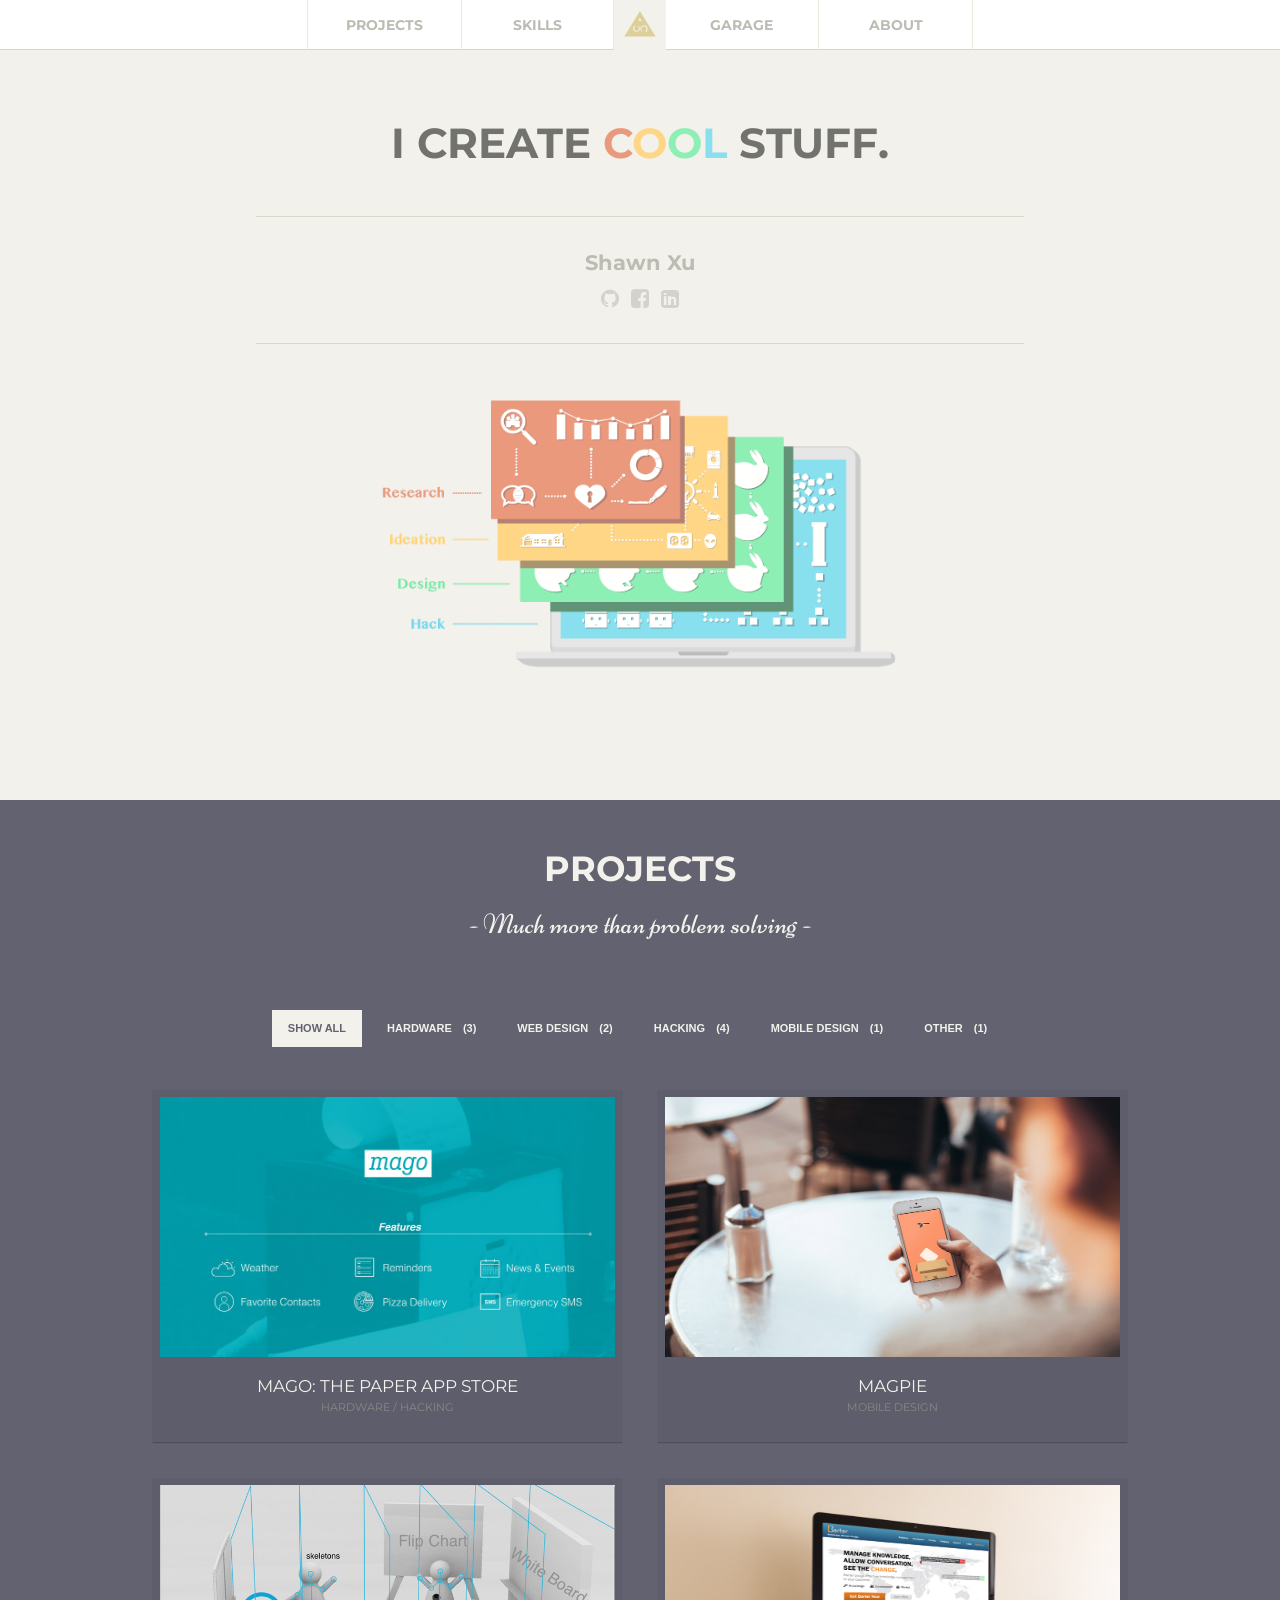
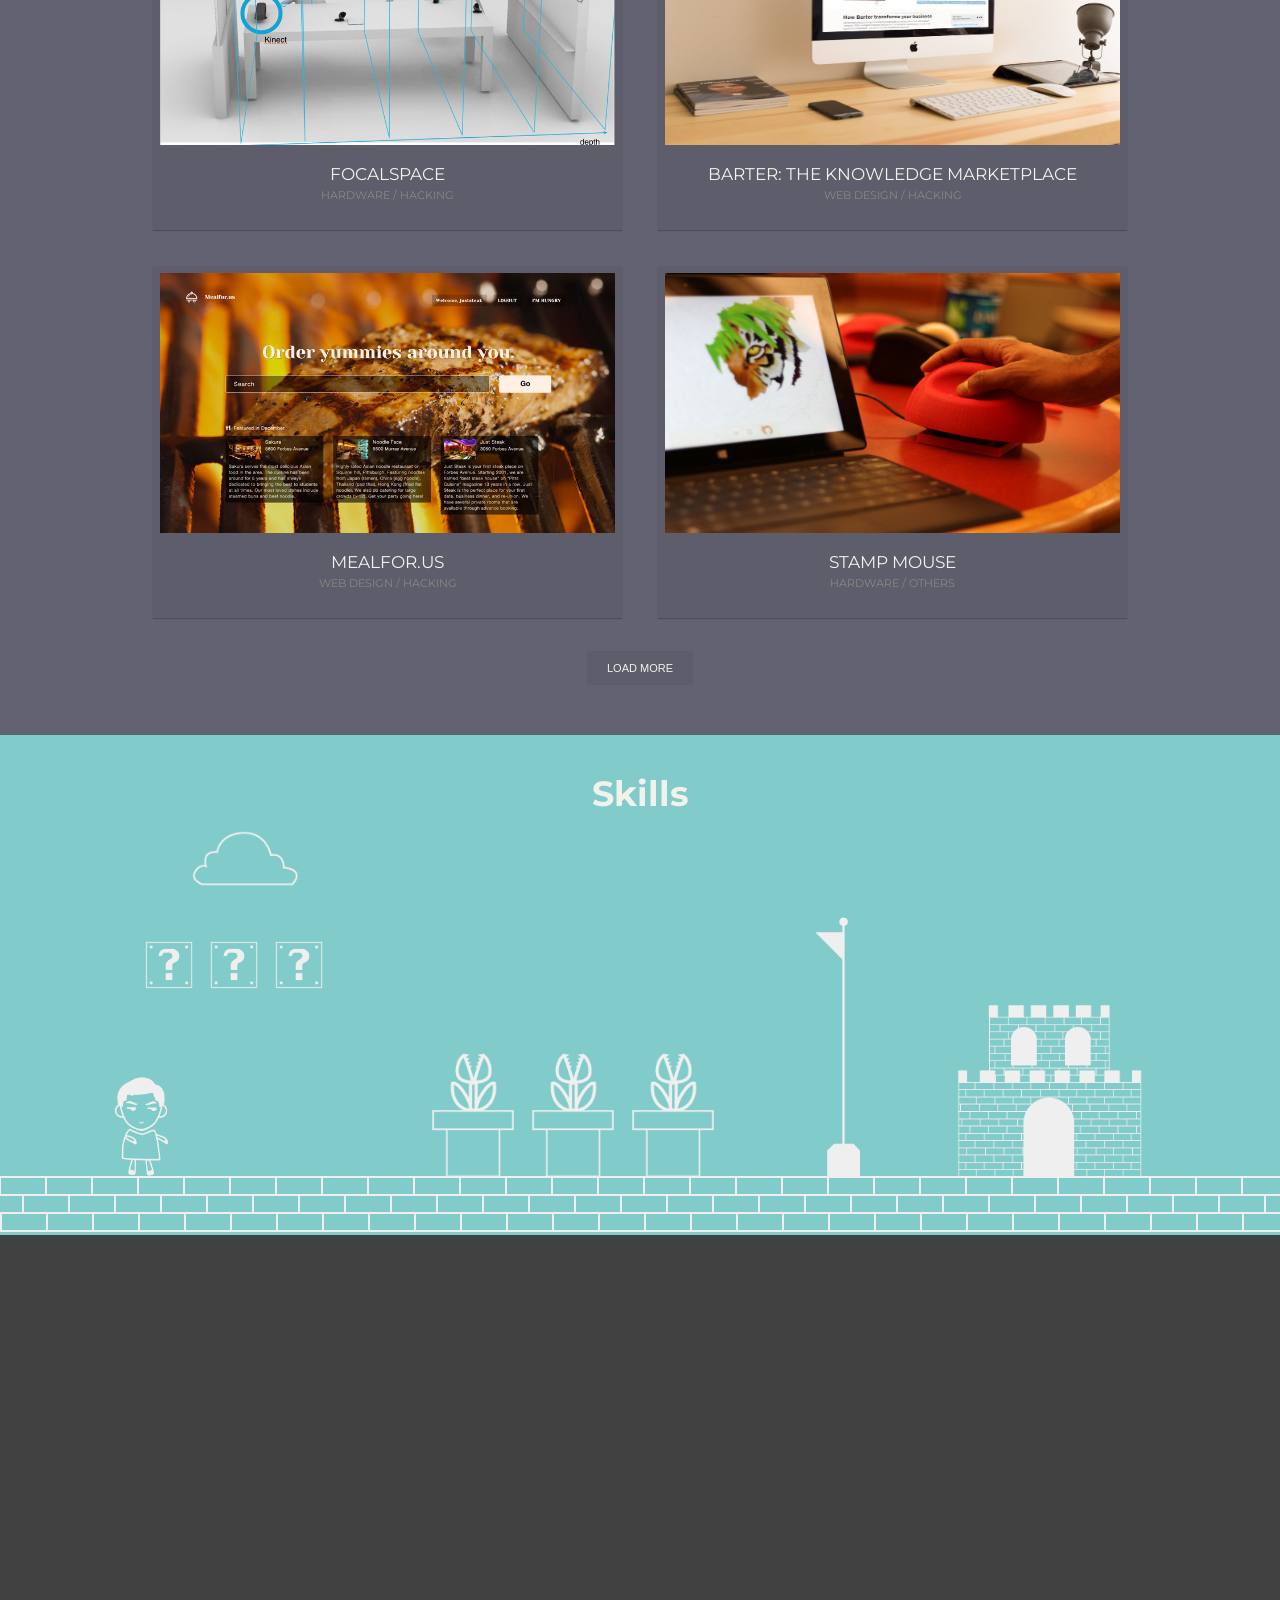
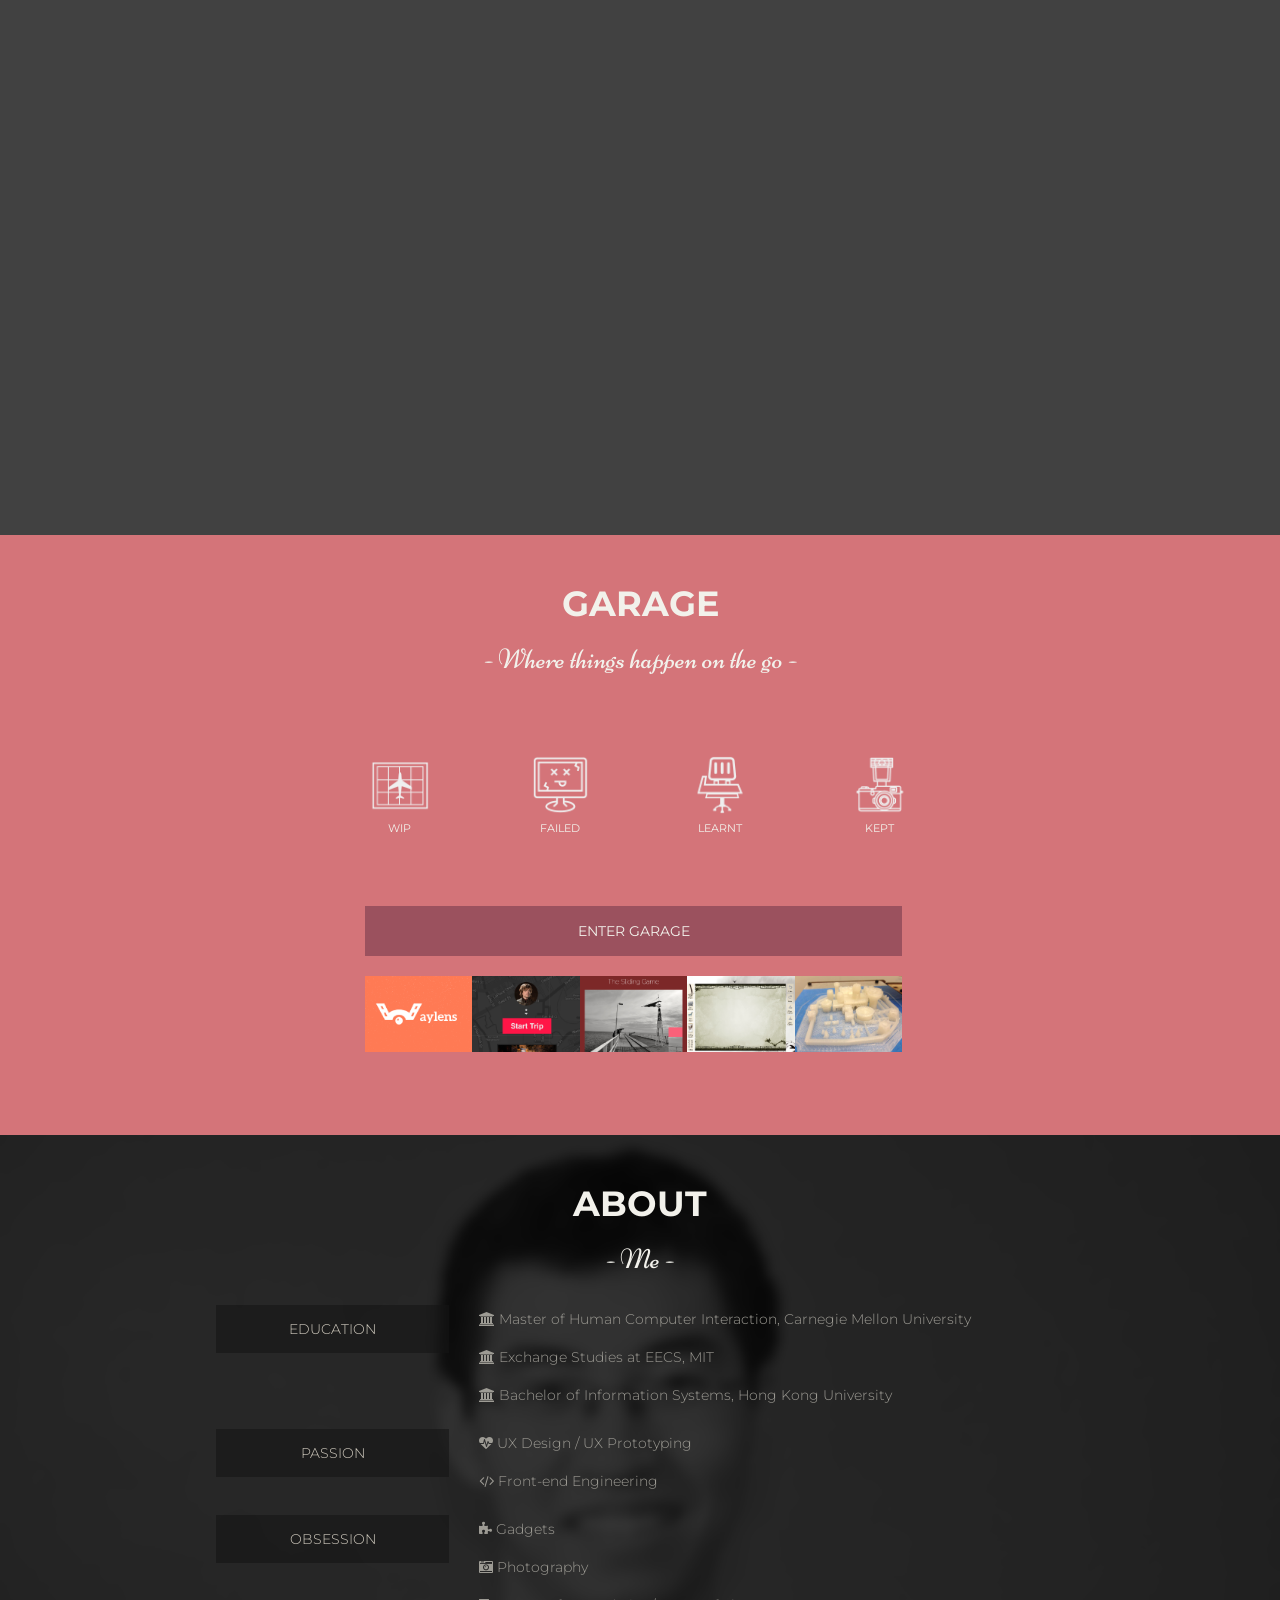
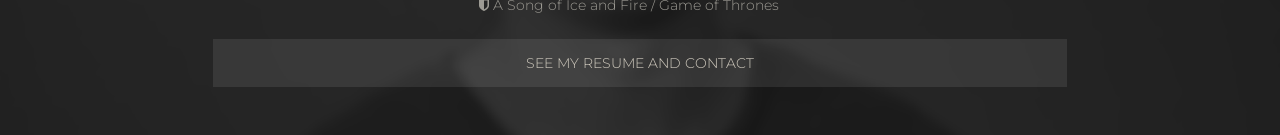
==== commit 30044261: "Minor change" ====
--- a/index.html
+++ b/index.html
@@ -167,7 +167,7 @@
 		                    <div class="cbp-caption-activeWrap"></div>
 		                </a>
 		                <a href="projects/stamp.html" class="cbp-l-grid-work-title">Stamp Mouse</a>
-		                <div class="cbp-l-grid-work-desc">Hardware / Other</div>
+		                <div class="cbp-l-grid-work-desc">Hardware / Others</div>
 		            </div>
 		        </div>
 
@@ -318,7 +318,7 @@
 		        f._hjSettings={hjid:37652, hjsv:4};
 		        c=b.createElement("script");c.async=1;
 		        c.src="//static.hotjar.com/c/hotjar-"+f._hjSettings.hjid+".js?sv="+f._hjSettings.hjsv;
-		        b.getElementsByTagName("head")[0].appendChild(c); 
+		        b.getElementsByTagName("head")[0].appendChild(c);
 		    })(window,document);
 		</script>
 
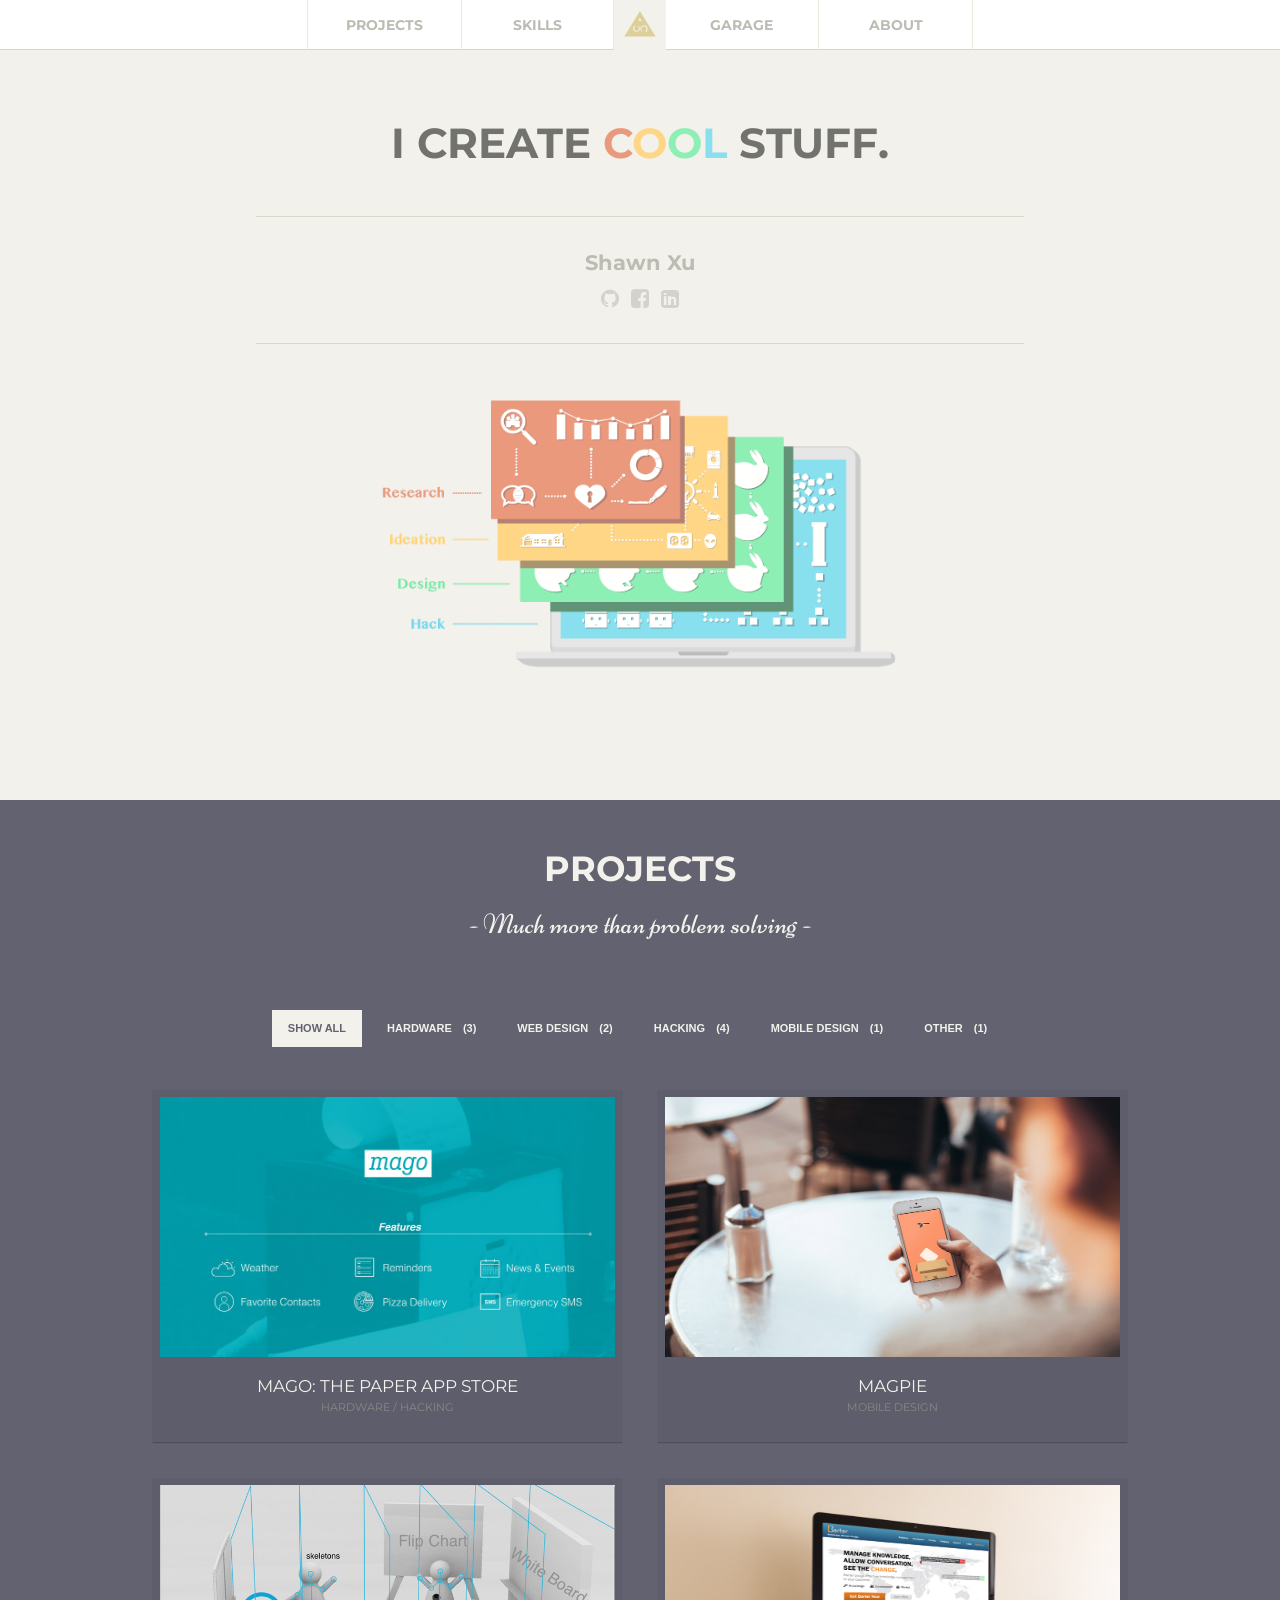
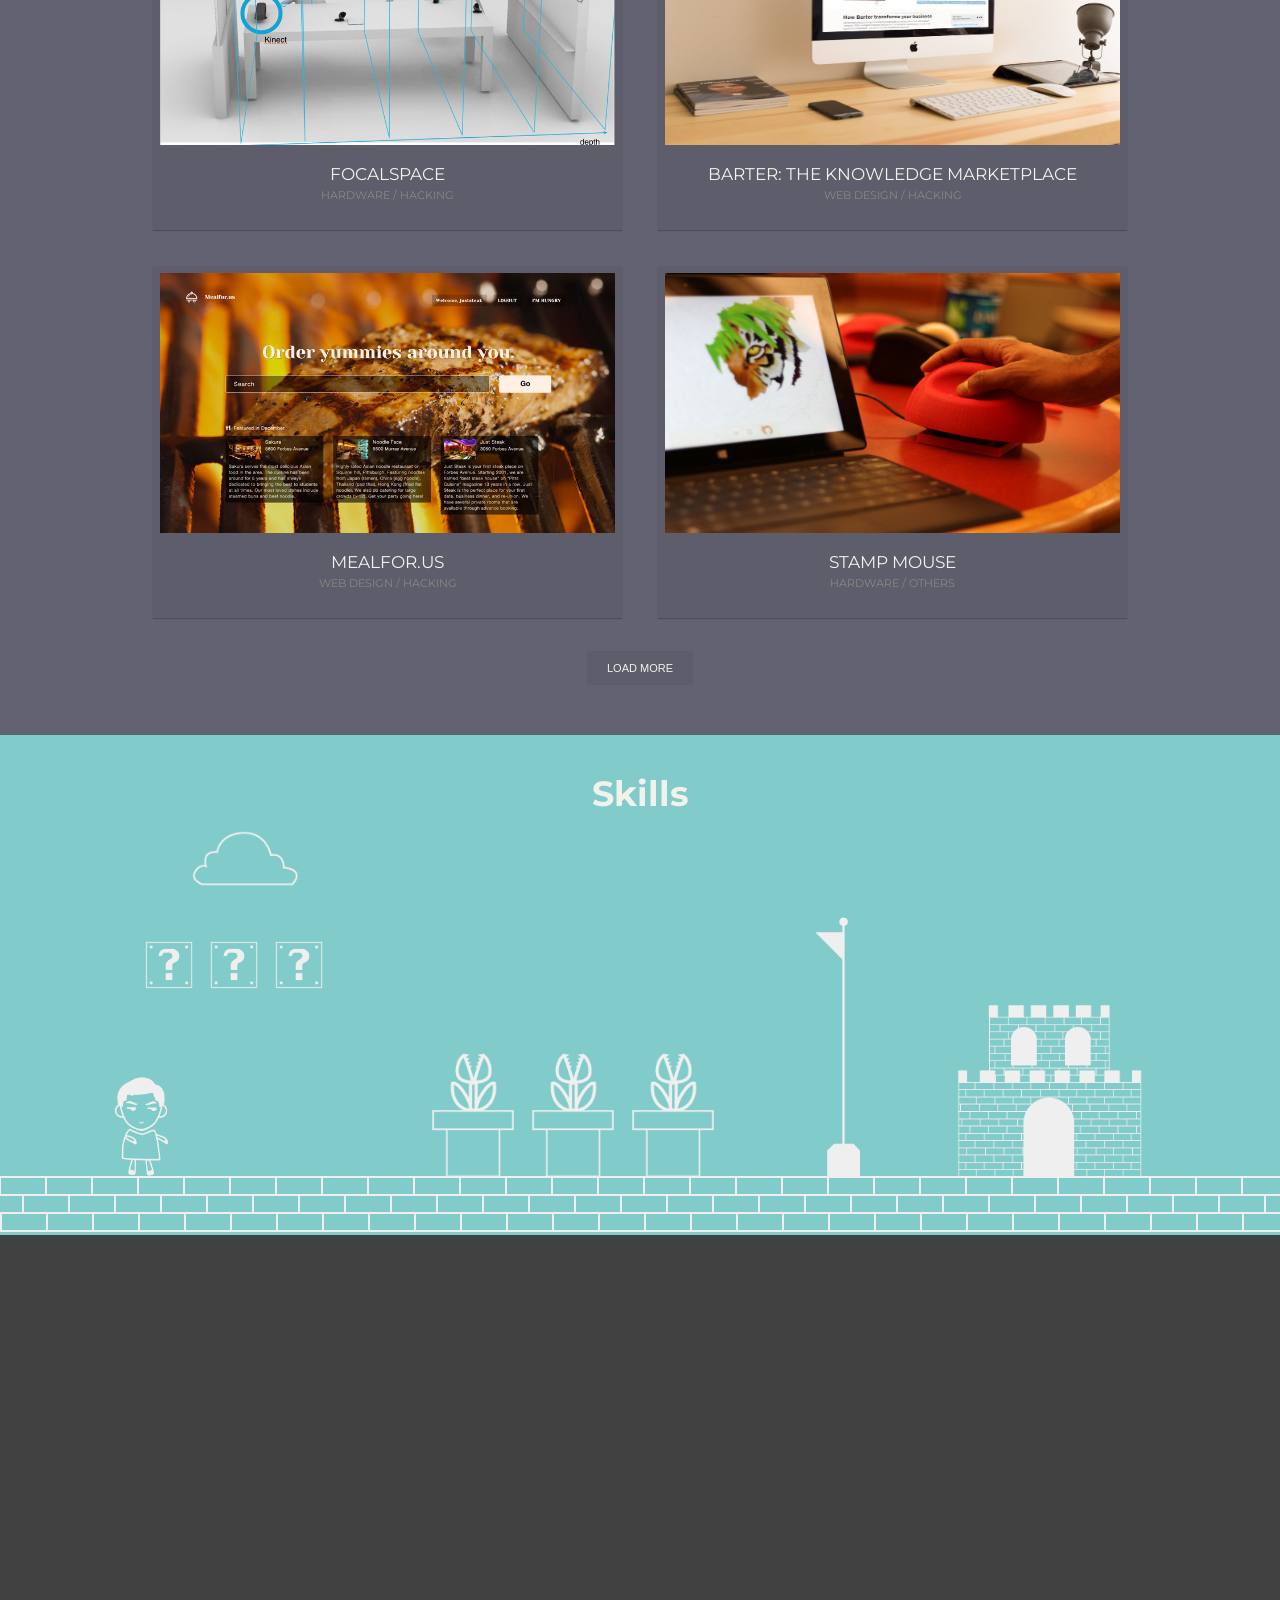
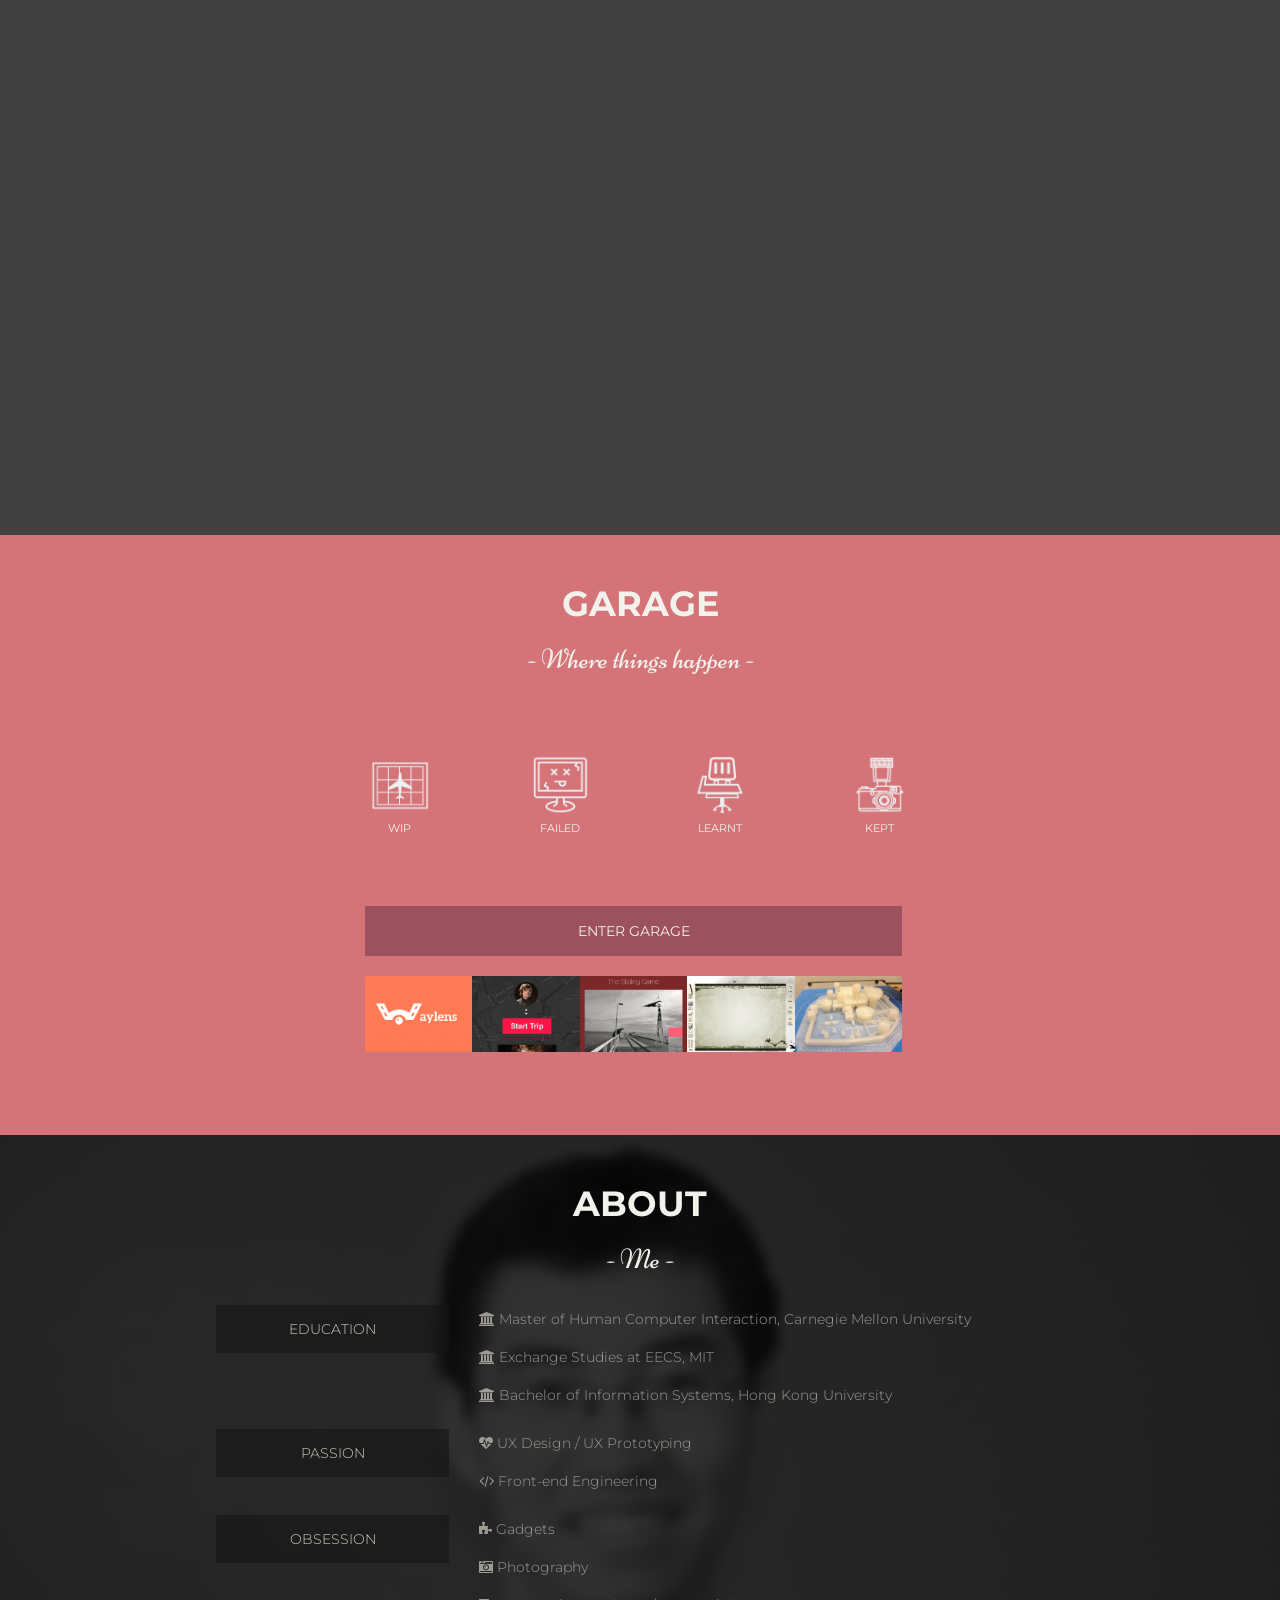
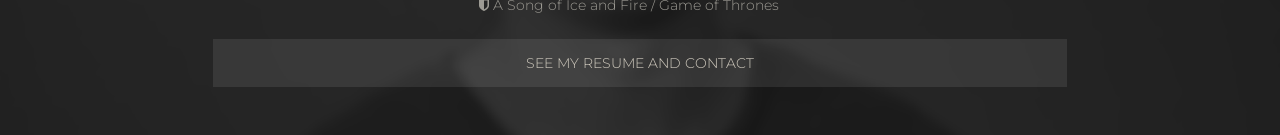
==== commit 0c9cbcc1: "minor 2" ====
--- a/index.html
+++ b/index.html
@@ -146,7 +146,7 @@
 		                    </div>
 		                    <div class="cbp-caption-activeWrap"></div>
 		                </a>
-		                <a href="projects/barter.html" class="cbp-l-grid-work-title">Barter: the knowledge marketplace</a>
+		                <a href="projects/barter.html" class="cbp-l-grid-work-title">Barter: the Knowledge Marketplace</a>
 		                <div class="cbp-l-grid-work-desc">Web Design / Hacking</div>
 		            </div>
 		            <div class="cbp-item web-design hacking">
@@ -221,7 +221,7 @@
 		<div class="garage-section" id="garage-position">
 			<div class="separator" id="separator-garage">
 				<h2>GARAGE</h2>
-				<h3 class="script-font">- Where things happen on the go -</h3>
+				<h3 class="script-font">- Where things happen -</h3>
 			</div>
 			<div class="garage-category">
 				<div class="garage-category-set">
